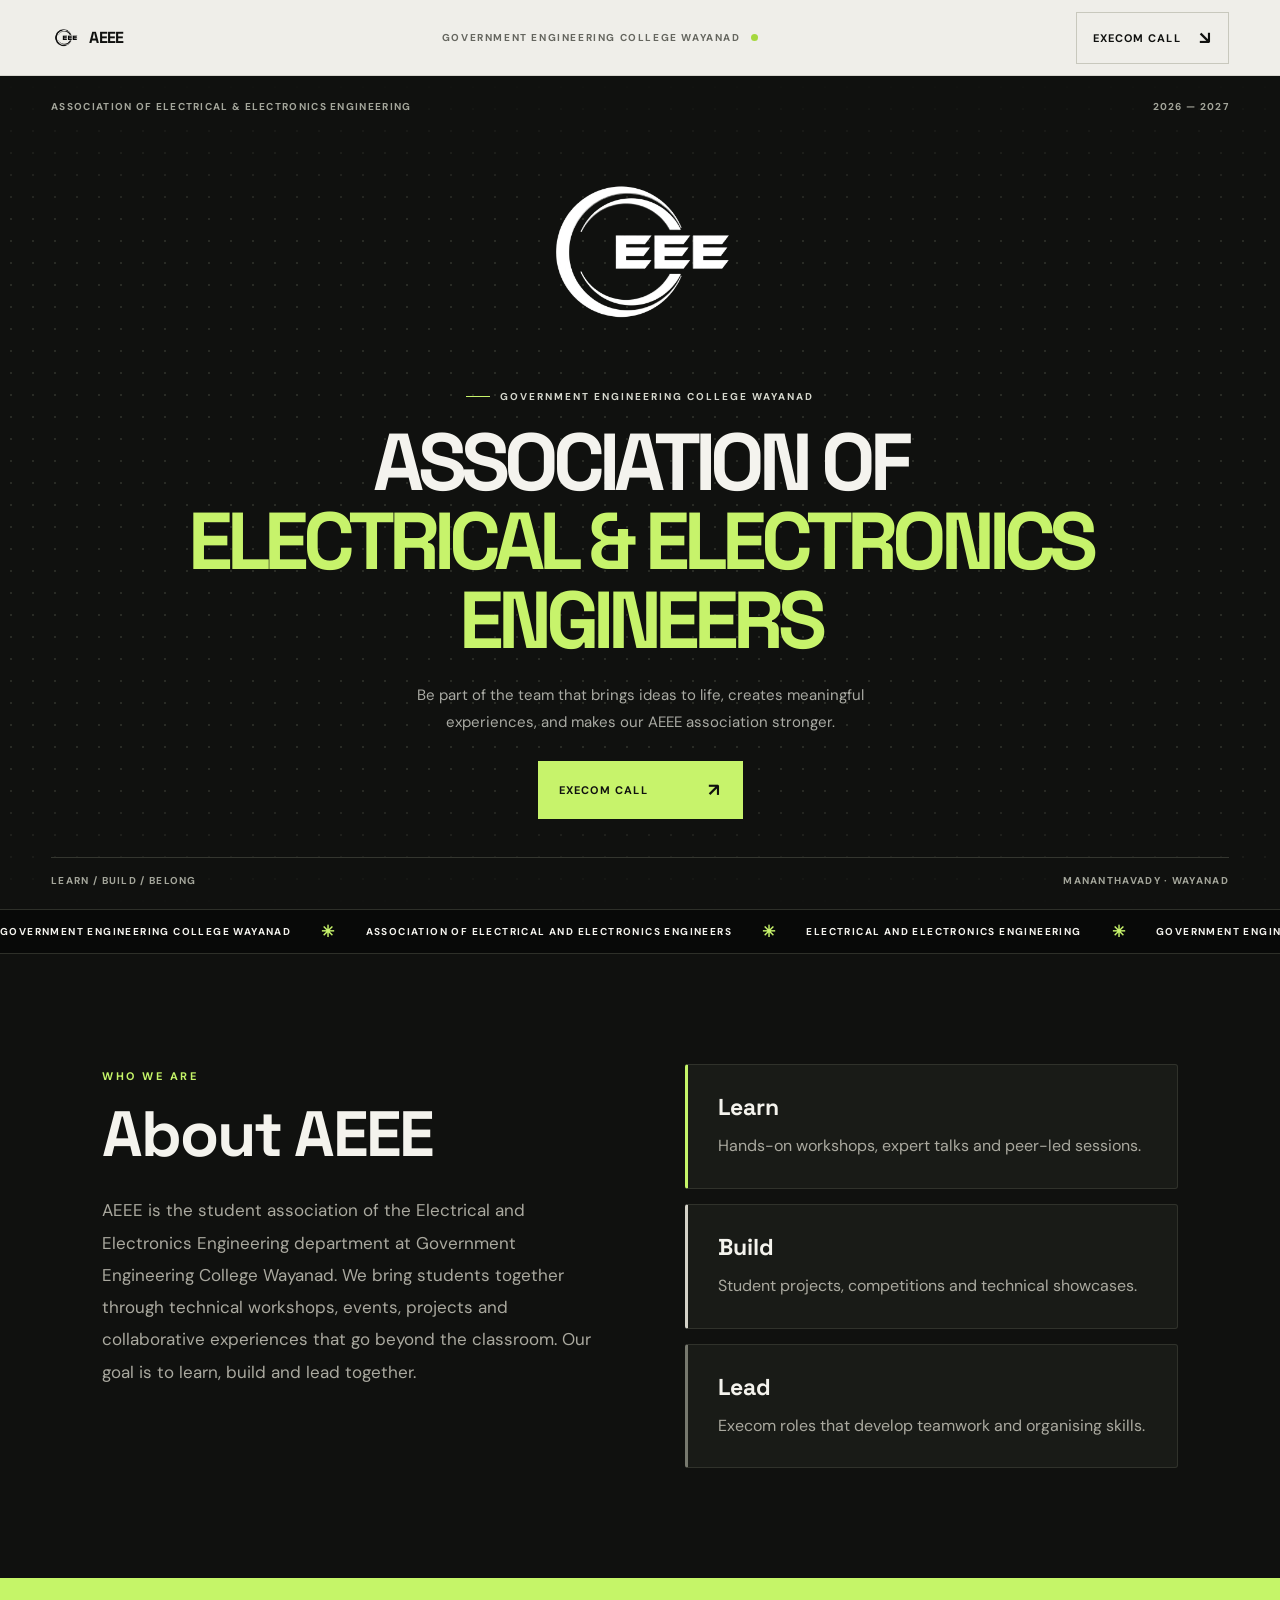
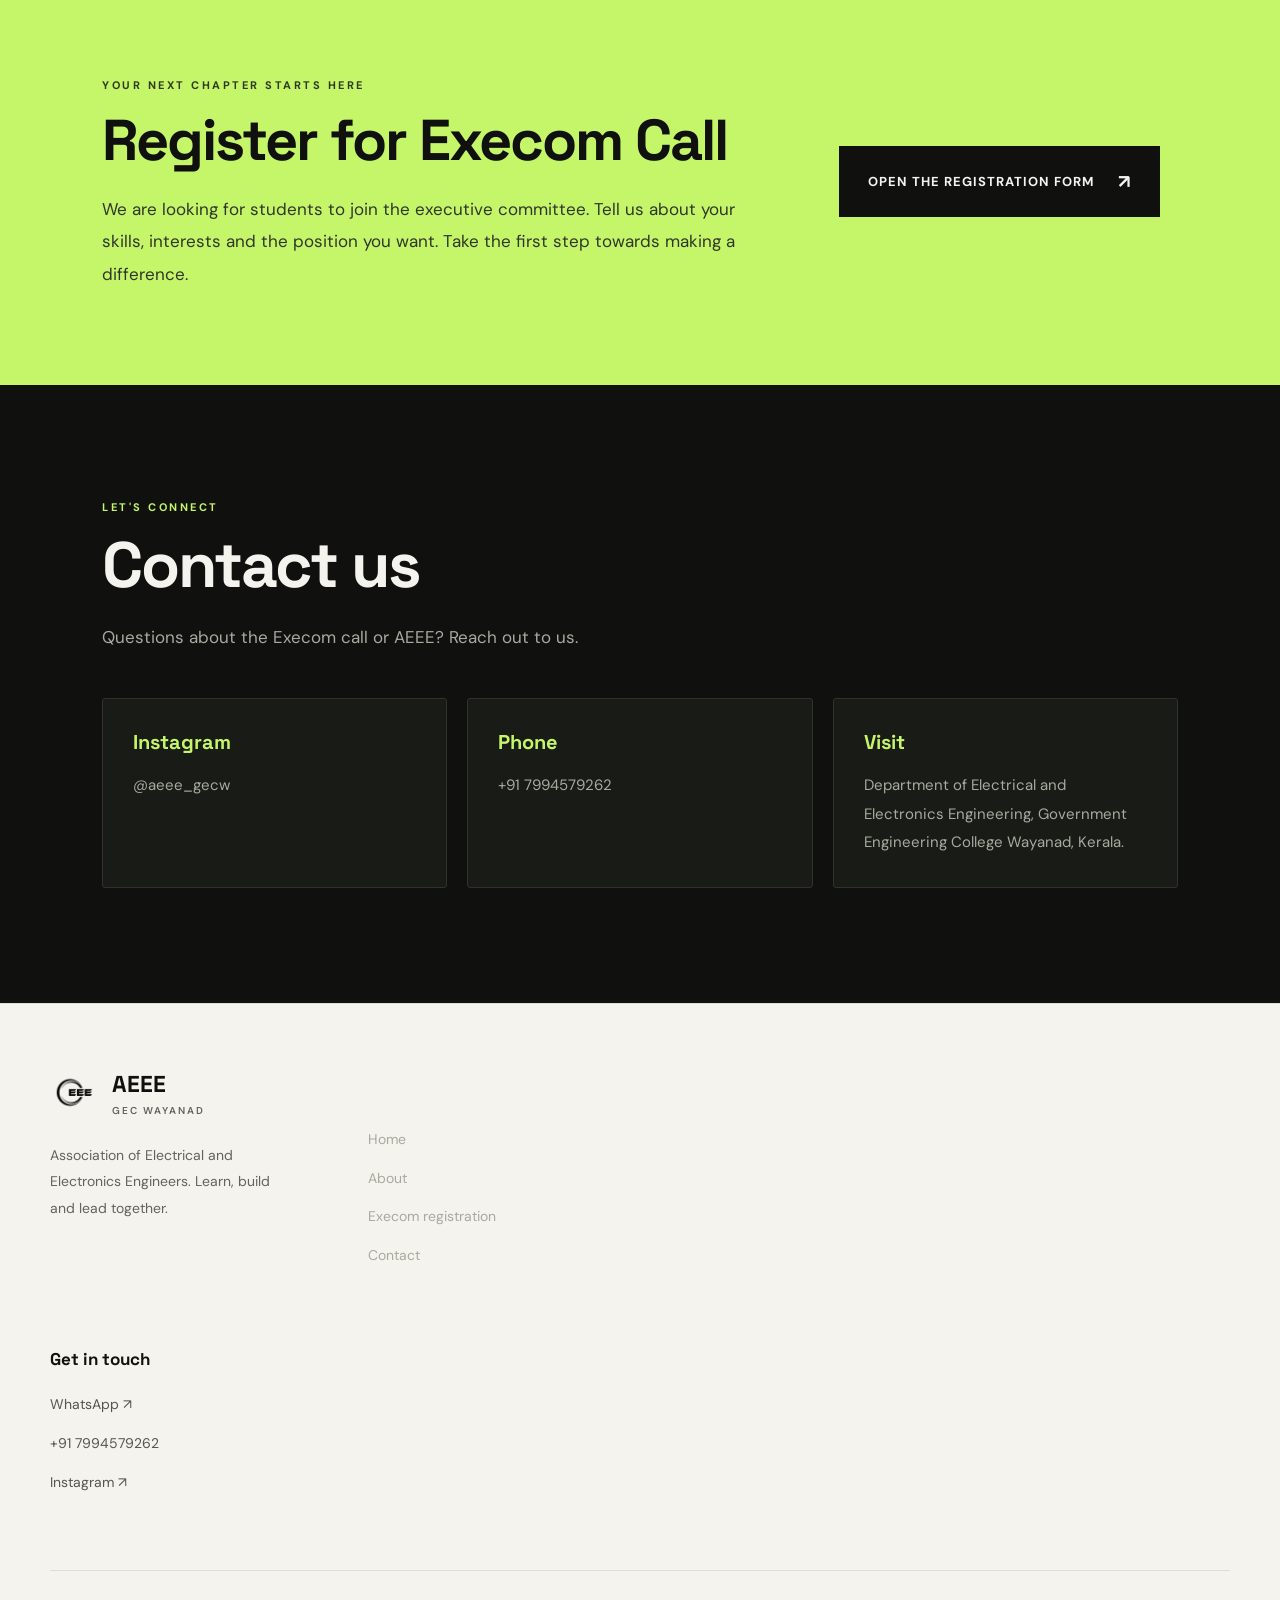
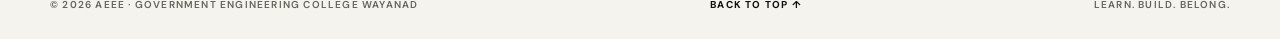
==== index.html @ 4585eb44 "Update index.html" ====
<!doctype html>
<html lang="en">
<head>
  <meta charset="utf-8">
  <meta name="viewport" content="width=device-width, initial-scale=1">
  <meta name="theme-color" content="#0b1533">
  <meta name="description" content="AEEE — Association of Electrical and Electronics Engineers, Government Engineering College Wayanad. Execom applications are open.">

  <title>AEEE — Execom Call | GEC Wayanad</title>

  <link rel="preconnect" href="https://fonts.googleapis.com">
  <link rel="preconnect" href="https://fonts.gstatic.com" crossorigin>

  <link href="https://fonts.googleapis.com/css2?family=DM+Sans:wght@400;500;600;700&family=Space+Grotesk:wght@400;500;600;700&display=swap" rel="stylesheet">

  <link rel="stylesheet" href="style.css">
</head>

<body>

  <!-- HEADER -->
  <header class="site-header">
    <a class="mini-brand" href="#home" aria-label="AEEE home">
      <img src="aeee-logo.png" alt="AEEE logo">
      <span>AEEE</span>
    </a>

    <span class="location">
      GOVERNMENT ENGINEERING COLLEGE WAYANAD
      <i></i>
    </span>

    <a class="header-cta" href="apply.html">
      EXECOM CALL <span>↘</span>
    </a>
  </header>


  <main>

    <!-- HOME / HERO -->
    <section class="hero" id="home" aria-labelledby="hero-title">

      <div class="dot-field" aria-hidden="true"></div>

      <div class="hero-meta reveal">
        <span>ASSOCIATION OF ELECTRICAL &amp; ELECTRONICS ENGINEERING</span>
        <span>2026 — 2027</span>
      </div>

      <div class="hero-content">

        <div class="logo-wrap reveal">
          <img
            class="hero-logo"
            src="aeee-logo-white.png"
            alt="AEEE association emblem">
        </div>

        <p class="eyebrow reveal">
          <span class="eyebrow-line"></span>
          GOVERNMENT ENGINEERING COLLEGE WAYANAD
        </p>

        <h1 class="reveal" id="hero-title">
          ASSOCIATION OF<br>
          <span>ELECTRICAL &amp; ELECTRONICS ENGINEERS</span>
        </h1>

        <p class="hero-description reveal">
          Be part of the team that brings ideas to life, creates meaningful
          experiences, and makes our AEEE association stronger.
        </p>

        <a class="primary-button reveal" href="apply.html">
          EXECOM CALL <span>↗</span>
        </a>

      </div>

      <div class="hero-bottom reveal">
        <span>LEARN / BUILD / BELONG</span>
        <span>MANANTHAVADY · WAYANAD</span>
      </div>

    </section>


    <!-- ASSOCIATION TICKER -->
    <div class="ticker" aria-label="Association motto">
      <div class="ticker-track">
        <span>GOVERNMENT ENGINEERING COLLEGE WAYANAD</span>
        <b>✳</b>
        <span>ASSOCIATION OF ELECTRICAL AND ELECTRONICS ENGINEERS</span>
        <b>✳</b>
        <span>ELECTRICAL AND ELECTRONICS ENGINEERING</span>
        <b>✳</b>
        <span>GOVERNMENT ENGINEERING COLLEGE WAYANAD</span>
        <b>✳</b>
        <span>BUILT BY STUDENTS, FOR STUDENTS</span>
        <b>✳</b>
      </div>
    </div>


    <!-- ABOUT AEEE -->
    <section class="about-section" id="about">

      <div class="section-container about-grid">

        <div class="about-copy">
          <span class="section-label">WHO WE ARE</span>

          <h2>About AEEE</h2>

          <p>
            AEEE is the student association of the Electrical and Electronics
            Engineering department at Government Engineering College Wayanad.
            We bring students together through technical workshops, events,
            projects and collaborative experiences that go beyond the classroom.
            Our goal is to learn, build and lead together.
          </p>
        </div>

        <div class="about-cards">

          <article class="about-card learn-card">
            <h3>Learn</h3>
            <p>
              Hands-on workshops, expert talks and peer-led sessions.
            </p>
          </article>

          <article class="about-card build-card">
            <h3>Build</h3>
            <p>
              Student projects, competitions and technical showcases.
            </p>
          </article>

          <article class="about-card lead-card">
            <h3>Lead</h3>
            <p>
              Execom roles that develop teamwork and organising skills.
            </p>
          </article>

        </div>

      </div>

    </section>


    <!-- EXECOM REGISTRATION -->
    <section class="registration-section" id="registration">

      <div class="section-container registration-grid">

        <div>
          <span class="section-label">YOUR NEXT CHAPTER STARTS HERE</span>

          <h2>Register for Execom Call</h2>

          <p>
            We are looking for students to join the executive committee.
            Tell us about your skills, interests and the position you want.
            Take the first step towards making a difference.
          </p>
        </div>

        <a class="registration-button" href="apply.html">
          Open the registration form
          <span>↗</span>
        </a>

      </div>

    </section>



<!-- CONTACT US -->
<section class="contact-section" id="contact">

  <div class="section-container">

    <span class="section-label">LET'S CONNECT</span>

    <h2>Contact us</h2>

    <p class="contact-intro">
      Questions about the Execom call or AEEE? Reach out to us.
    </p>

    <div class="contact-grid">

      <!-- INSTAGRAM -->
      <article class="contact-card">
        <h3>Instagram</h3>
        <a
          href="https://www.instagram.com/aeee_gecw/"
          target="_blank"
          rel="noopener noreferrer">
          @aeee_gecw
        </a>
      </article>

      <!-- PHONE -->
      <article class="contact-card">
        <h3>Phone</h3>
        <a href="tel:+917994579262">
          +91 7994579262
        </a>
      </article>

      <!-- VISIT -->
      <article class="contact-card">
        <h3>Visit</h3>
        <p>
          Department of Electrical and Electronics Engineering,
          Government Engineering College Wayanad, Kerala.
        </p>
      </article>

    </div>

  </div>

</section>
</main>


  <!-- FOOTER -->
  <footer class="site-footer" id="footer">

    <div class="section-container footer-grid">

      <!-- Footer branding -->
      <div class="footer-about">

        <a class="footer-brand" href="#home">
          <img src="aeee-logo.png" alt="AEEE logo">

          <span>
            AEEE
            <small>GEC WAYANAD</small>
          </span>
        </a>

        <p>
          Association of Electrical and Electronics Engineers.
          Learn, build and lead together.
        </p>

      </div>


      <!-- Quick navigation -->
      <div class="footer-links">

        <h3>Quick links</h3>

        <a href="#home">Home</a>
        <a href="#about">About</a>
        <a href="#registration">Execom registration</a>
        <a href="#contact">Contact</a>

      </div>


      <!-- Contact and social links -->
      <div class="footer-contact">

        <h3>Get in touch</h3>

        <a href="https://wa.me/917994579262"
        target="_blank"
        rel="noopener noreferrer">
        WhatsApp ↗
        </a>

        <a href="tel:+917994579262">
          +91 7994579262
        </a>

        <a
          href="https://www.instagram.com/aeee_gecw?utm_source=ig_web_button_share_sheet&rpxt=ZDNlZDc0MzIxNw=="
          target="_blank"
          rel="noopener noreferrer">
          Instagram ↗
        </a>

      </div>

    </div>


    <!-- Footer bottom bar -->
    <div class="section-container footer-bottom">

      <span>
        © <span id="year"></span> AEEE · GOVERNMENT ENGINEERING COLLEGE WAYANAD
      </span>

      <a href="#home">BACK TO TOP ↑</a>

      <span>LEARN. BUILD. BELONG.</span>

    </div>

  </footer>


  <!-- SCRIPTS -->
  <script src="script.js"></script>

  <script>
    const yearElement = document.getElementById("year");

    if (yearElement) {
      yearElement.textContent = new Date().getFullYear();
    }
  </script>

</body>
</html>
---- style.css ----
:root{--ink:#101010;--muted:#656565;--line:#deded9;--paper:#fff;--lime:#c7f36b;--max:1180px}*{box-sizing:border-box}html{scroll-behavior:smooth;scroll-padding-top:84px}body{margin:0;background:var(--paper);color:var(--ink);font-family:'DM Sans',Arial,sans-serif;-webkit-font-smoothing:antialiased}a{color:inherit;text-decoration:none}button,input,select,textarea{font:inherit}.site-header{height:76px;position:sticky;top:0;z-index:10;background:rgba(255,255,255,.93);backdrop-filter:blur(14px);border-bottom:1px solid rgba(16,16,16,.08);display:flex;align-items:center;justify-content:space-between;padding:0 clamp(20px,4vw,64px)}.mini-brand{display:flex;align-items:center;gap:8px;font-family:'Space Grotesk',sans-serif;font-weight:700;letter-spacing:-.04em;font-size:16px}.mini-brand img{width:30px;height:30px;object-fit:contain}.location{font-size:10px;letter-spacing:.16em;color:#666;font-weight:700;display:flex;align-items:center;gap:10px}.location i,.status-dot{width:7px;height:7px;background:#93c93d;border-radius:50%;display:inline-block}.header-cta{font-size:11px;font-weight:700;letter-spacing:.1em;display:flex;align-items:center;gap:18px}.header-cta span{font-size:18px}.hero{min-height:calc(100svh - 76px);position:relative;display:flex;flex-direction:column;overflow:hidden;padding:24px clamp(20px,4vw,64px) 22px}.dot-field{position:absolute;inset:0;pointer-events:none;opacity:.48;background-image:radial-gradient(#c9c9c5 .9px,transparent .9px);background-size:22px 22px;mask-image:linear-gradient(to bottom,transparent 0%,#000 18%,#000 85%,transparent 100%)}.hero-meta,.hero-bottom{display:flex;justify-content:space-between;align-items:center;position:relative;z-index:1;font-size:10px;font-weight:700;letter-spacing:.13em;color:#686868}.hero-content{position:relative;z-index:1;flex:1;display:flex;flex-direction:column;align-items:center;justify-content:center;text-align:center;padding:24px 0 38px}.logo-wrap{width:clamp(150px,19vw,235px);height:clamp(150px,19vw,235px);display:grid;place-items:center;margin-bottom:18px}.hero-logo{width:100%;height:100%;object-fit:contain}.eyebrow{font-size:10px;letter-spacing:.2em;font-weight:700;display:flex;align-items:center;gap:10px;color:#5b5b5b;margin:0 0 20px}.eyebrow-line{width:24px;height:1px;background:#999}.hero h1,.form-heading h2{font-family:'Space Grotesk',sans-serif;font-size:clamp(38px,6.3vw,82px);line-height:.98;letter-spacing:-.075em;margin:0;font-weight:700}.hero h1 span{color:#858585}.hero-description{max-width:460px;font-size:15px;line-height:1.8;color:#626262;margin:22px 0 25px}.primary-button{display:inline-flex;align-items:center;justify-content:space-between;gap:35px;background:var(--ink);color:#fff;padding:17px 21px;min-width:205px;font-size:11px;letter-spacing:.11em;font-weight:700;transition:background .2s,transform .2s}.primary-button:hover,.submit-button:hover{background:#2d2d2d;transform:translateY(-2px)}.primary-button span{font-size:18px}.scroll-hint{display:flex;align-items:center;gap:10px;font-size:9px;letter-spacing:.17em;color:#777;font-weight:700;margin:27px 0 0}.scroll-line{display:inline-block;width:28px;height:1px;background:#aaa}.hero-bottom{padding-top:16px;border-top:1px solid rgba(0,0,0,.12)}.ticker{height:45px;background:#111;color:#fff;display:flex;align-items:center;overflow:hidden;white-space:nowrap}.ticker-track{display:flex;align-items:center;gap:30px;min-width:max-content;animation:marquee 32s linear infinite;font-size:10px;letter-spacing:.14em;font-weight:700}.ticker b{color:var(--lime);font-size:16px}@keyframes marquee{to{transform:translateX(-50%)}}.application-section{max-width:var(--max);margin:0 auto;padding:clamp(72px,10vw,132px) clamp(20px,4vw,56px);display:grid;grid-template-columns:minmax(0,.85fr) minmax(0,1fr);gap:clamp(45px,9vw,120px);align-items:start}.form-heading{position:sticky;top:120px}.section-kicker{font-size:10px;letter-spacing:.14em;font-weight:700;color:#656565;margin:0 0 28px}.section-kicker span{color:#111}.form-heading h2{font-size:clamp(45px,6vw,72px)}.form-heading h2 span{color:#8b8b8b}.form-heading>p:not(.section-kicker){max-width:380px;color:#686868;line-height:1.8;font-size:14px;margin:25px 0}.open-note{display:flex;align-items:center;gap:9px;font-size:10px;font-weight:700;letter-spacing:.08em;margin-top:32px}.note-divider{color:#b6b6b6;margin:0 4px}.application-form{border:1px solid #e5e5e1;padding:clamp(22px,3.3vw,40px);background:#fff;box-shadow:0 15px 50px rgba(0,0,0,.035)}.form-topline{display:flex;justify-content:space-between;gap:12px;border-bottom:1px solid #e7e7e2;padding-bottom:18px;margin-bottom:25px;font-size:9px;letter-spacing:.12em;font-weight:700;color:#666}.form-topline span:first-child{color:#111}label{display:block;font-size:10px;letter-spacing:.12em;font-weight:700;margin:21px 0 9px}label b{color:#777}input:not([type=checkbox]),select,textarea{display:block;width:100%;border:1px solid #d9d9d4;background:#fff;border-radius:0;padding:14px 14px;color:#111;font-size:14px;outline:none;transition:border-color .2s,box-shadow .2s}input:not([type=checkbox]),select{height:48px}textarea{min-height:115px;resize:vertical;line-height:1.6}input::placeholder,textarea::placeholder{color:#a0a09b}input:focus,select:focus,textarea:focus{border-color:#111;box-shadow:0 0 0 2px rgba(0,0,0,.04)}.field-row{display:grid;grid-template-columns:1fr 1fr;gap:18px}.field-group label{margin-top:21px}.consent{display:flex;align-items:flex-start;gap:10px;letter-spacing:0;font-size:11px;font-weight:400;line-height:1.6;color:#666;margin:23px 0}.consent input{accent-color:#111;margin-top:3px;flex:0 0 auto}.submit-button{width:100%;border:0;background:#111;color:#fff;display:flex;justify-content:space-between;align-items:center;padding:17px 18px;cursor:pointer;font-size:11px;font-weight:700;letter-spacing:.12em;transition:background .2s,transform .2s}.submit-button:disabled{opacity:.65;cursor:wait;transform:none}.button-arrow{font-size:18px}.form-status{font-size:13px;line-height:1.6;margin:14px 0 0}.privacy-note{font-size:10px;line-height:1.6;color:#8a8a84;margin:17px 0 0}.site-footer{background:#f8f8f5;padding:42px clamp(20px,4vw,64px) 18px;display:grid;grid-template-columns:1fr 1fr auto;align-items:center;gap:24px}.footer-brand{display:flex;align-items:center;gap:10px;font-family:'Space Grotesk',sans-serif;font-size:18px;font-weight:700}.footer-brand img{width:34px;height:34px;object-fit:contain}.footer-brand small{display:block;font:700 8px 'DM Sans',sans-serif;letter-spacing:.13em;color:#777;margin-top:3px}.site-footer>p{font-size:10px;font-weight:700;letter-spacing:.12em;line-height:1.7;margin:0;color:#555}.back-top{font-size:10px;letter-spacing:.1em;font-weight:700}.footer-bottom{grid-column:1/-1;display:flex;justify-content:space-between;border-top:1px solid #e0e0da;padding-top:17px;margin-top:15px;color:#777;font-size:9px;letter-spacing:.1em}.reveal{opacity:1;transform:none}.js-motion .reveal{opacity:0;transform:translateY(18px);transition:opacity .7s ease,transform .7s cubic-bezier(.2,.7,.2,1)}.js-motion .reveal.is-visible{opacity:1;transform:translateY(0)}.js-motion .logo-wrap{transition-delay:.08s}.js-motion h1{transition-delay:.12s}.js-motion .hero-description{transition-delay:.18s}.js-motion .primary-button{transition-delay:.22s}@media(max-width:760px){.site-header{height:64px;padding:0 18px}.location{font-size:8px;letter-spacing:.08em;max-width:150px;text-align:right;justify-content:flex-end}.header-cta{font-size:9px;gap:8px}.hero{min-height:calc(100svh - 64px);padding:20px 20px 18px}.hero-meta,.hero-bottom{font-size:8px;letter-spacing:.08em;gap:15px}.hero-meta span:first-child{max-width:60%}.hero-content{padding:28px 0 38px}.logo-wrap{width:145px;height:145px;margin-bottom:16px}.hero h1{font-size:clamp(39px,10vw,62px)}.hero-description{font-size:14px;max-width:340px;margin:19px 0 22px}.application-section{grid-template-columns:1fr;gap:38px;padding-top:72px;padding-bottom:76px}.form-heading{position:static}.form-heading h2{font-size:clamp(48px,12vw,68px)}.form-heading>p:not(.section-kicker){max-width:520px}.application-form{padding:23px 18px}.site-footer{grid-template-columns:1fr auto;gap:20px;padding-top:32px}.site-footer>p{grid-column:1/-1;grid-row:2}.back-top{grid-column:2;grid-row:1}.footer-bottom{gap:12px;font-size:8px;line-height:1.5}.footer-bottom span:last-child{text-align:right}.field-row{gap:12px}}@media(max-width:420px){.location{max-width:115px;font-size:7px}.mini-brand span{display:none}.hero-meta span:first-child{max-width:65%}.hero h1{font-size:38px}.field-row{grid-template-columns:1fr;gap:0}.form-topline{font-size:8px}.hero-bottom{font-size:7px}}@media(prefers-reduced-motion:reduce){html{scroll-behavior:auto}.ticker-track{animation:none}.js-motion .reveal{opacity:1;transform:none;transition:none}*{animation-duration:.01ms!important;animation-iteration-count:1!important;scroll-behavior:auto!important}}

/* AEEE dark graphite + electric lime theme */
:root{--ink:#f4f3ee;--muted:#a5a69d;--line:#30322c;--paper:#10110f;--lime:#c7f36b;--max:1180px}
body{background:#10110f;color:#f4f3ee}
.site-header{background:rgba(244,243,238,.98);color:#10110f;border-bottom:1px solid #d8d7d0}
.location{color:#65665f}.location i,.status-dot{background:#a5d83e}
.header-cta{border:1px solid #c8c8bd;padding:13px 16px;min-width:150px;justify-content:space-between}
.hero{background:#10110f;color:#f4f3ee}
.dot-field{opacity:.6;background-image:radial-gradient(#3b3d35 .9px,transparent .9px)}
.hero-meta,.hero-bottom{color:#a4a69b}
.hero h1 span{color:var(--lime)}
.hero-description{color:#a9aaa3}
.eyebrow{color:#d5d7cd}.eyebrow-line{background:var(--lime)}
.primary-button{background:var(--lime);color:#10110f}.primary-button:hover,.submit-button:hover{background:#d6ff83;color:#10110f}
.scroll-hint{color:#b5b6ad}.scroll-line{background:#64665c}
.hero-bottom{border-top-color:#34362f}
.ticker{background:#080908;color:#f4f3ee;border-top:1px solid #2e3029;border-bottom:1px solid #2e3029}
.application-section{max-width:none;background:#10110f;color:#f4f3ee;padding-left:max(20px,calc((100vw - 1180px)/2 + 24px));padding-right:max(20px,calc((100vw - 1180px)/2 + 24px))}
.section-kicker,.form-heading>p:not(.section-kicker){color:#a7a89f}.section-kicker span{color:var(--lime)}
.form-heading h2 span{color:var(--lime)}
.application-form{background:#171916;border-color:#30332c;box-shadow:0 20px 60px rgba(0,0,0,.18)}
.form-topline{border-bottom-color:#33362e;color:#a9aaa1}.form-topline span:first-child{color:#f4f3ee}
label{color:#e7e8e0}label b{color:var(--lime)}
input:not([type=checkbox]),select,textarea{background:#10120f;border-color:#3b3e35;color:#f4f3ee}
input::placeholder,textarea::placeholder{color:#777a70}
input:focus,select:focus,textarea:focus{border-color:var(--lime);box-shadow:0 0 0 2px rgba(199,243,107,.12)}
.consent{color:#b7b8b0}.consent input{accent-color:var(--lime)}
.submit-button{background:var(--lime);color:#10110f}.submit-button:disabled{background:#9dbb58;color:#10110f}

/* =========================================
   AEEE DARK + LIME THEME
   Matches the black and lime homepage design
========================================= */

:root {
  --aeee-bg: #10110f;
  --aeee-bg-soft: #171915;
  --aeee-card: #191b17;
  --aeee-lime: #c5f568;
  --aeee-white: #f4f3ed;
  --aeee-muted: #aaa99f;
  --aeee-border: #30322b;
}

/* Shared sections */

.section-container {
  width: min(1380px, 84%);
  margin: 0 auto;
}

.about-section,
.contact-section {
  background: var(--aeee-bg);
  color: var(--aeee-white);
  padding: 110px 0;
}

.section-label {
  display: inline-block;
  margin-bottom: 18px;
  color: var(--aeee-lime);
  font-family: "DM Sans", sans-serif;
  font-size: 11px;
  font-weight: 700;
  letter-spacing: 2.5px;
  text-transform: uppercase;
}

/* About section */

.about-grid {
  display: grid;
  grid-template-columns: 1fr 1fr;
  gap: 90px;
  align-items: start;
}

.about-copy h2,
.contact-section h2 {
  margin: 0 0 26px;
  color: var(--aeee-white);
  font-family: "Space Grotesk", sans-serif;
  font-size: clamp(40px, 5vw, 68px);
  font-weight: 700;
  line-height: 1.05;
  letter-spacing: -2px;
}

.about-copy > p,
.contact-intro {
  max-width: 650px;
  margin: 0;
  color: var(--aeee-muted);
  font-size: 17px;
  line-height: 1.9;
}

.about-cards {
  display: grid;
  gap: 15px;
}

.about-card {
  position: relative;
  padding: 27px 30px;
  overflow: hidden;
  background: var(--aeee-card);
  border: 1px solid var(--aeee-border);
  border-left: 3px solid var(--aeee-lime);
  border-radius: 3px;
  transition:
    background 0.25s ease,
    transform 0.25s ease,
    border-color 0.25s ease;
}

.about-card:hover {
  background: #20231b;
  transform: translateX(5px);
  border-color: var(--aeee-lime);
}

.about-card h3 {
  margin: 0 0 10px;
  color: var(--aeee-white);
  font-family: "Space Grotesk", sans-serif;
  font-size: 23px;
  font-weight: 700;
}

.about-card p {
  margin: 0;
  color: var(--aeee-muted);
  font-size: 16px;
  line-height: 1.8;
}

.build-card {
  border-left-color: #d4d2c8;
}

.lead-card {
  border-left-color: #77796e;
}

/* Execom registration banner */

.registration-section {
  position: relative;
  overflow: hidden;
  padding: 95px 0;
  background: var(--aeee-lime);
  color: var(--aeee-bg);
}

.registration-grid {
  display: grid;
  grid-template-columns: 1.5fr 0.8fr;
  gap: 50px;
  align-items: center;
}

.registration-section .section-label {
  color: #303a1d;
}

.registration-grid h2 {
  max-width: 800px;
  margin: 0 0 22px;
  color: var(--aeee-bg);
  font-family: "Space Grotesk", sans-serif;
  font-size: clamp(36px, 4.5vw, 64px);
  font-weight: 700;
  line-height: 1.05;
  letter-spacing: -2px;
}

.registration-grid p {
  max-width: 740px;
  margin: 0;
  color: #30372a;
  font-size: 17px;
  line-height: 1.9;
}

.registration-button {
  display: inline-flex;
  justify-self: center;
  align-items: center;
  justify-content: center;
  gap: 24px;
  padding: 22px 28px;
  border: 1px solid var(--aeee-bg);
  border-radius: 0;
  background: var(--aeee-bg);
  color: var(--aeee-white);
  font-family: "DM Sans", sans-serif;
  font-size: 13px;
  font-weight: 700;
  letter-spacing: 1px;
  text-align: center;
  text-decoration: none;
  text-transform: uppercase;
  transition:
    background 0.25s ease,
    color 0.25s ease;
}

.registration-button span {
  font-size: 19px;
}

.registration-button:hover {
  background: transparent;
  color: var(--aeee-bg);
}

/* Contact section */

.contact-section {
  padding-top: 110px;
  padding-bottom: 115px;
}

.contact-section h2 {
  margin-bottom: 22px;
}

.contact-intro {
  max-width: 750px;
  margin-bottom: 45px;
}

.contact-grid {
  display: grid;
  grid-template-columns: repeat(3, minmax(0, 1fr));
  gap: 20px;
}

.contact-card {
  min-height: 185px;
  padding: 30px;
  background: var(--aeee-card);
  border: 1px solid var(--aeee-border);
  border-radius: 3px;
  transition: border-color 0.25s ease;
}

.contact-card:hover {
  border-color: var(--aeee-lime);
}

.contact-card h3 {
  margin: 0 0 16px;
  color: var(--aeee-lime);
  font-family: "Space Grotesk", sans-serif;
  font-size: 20px;
}

.contact-card p,
.contact-card a {
  color: var(--aeee-muted);
  font-size: 15px;
  line-height: 1.9;
  overflow-wrap: anywhere;
}

.contact-card p {
  margin: 0;
}

.contact-card a {
  text-decoration-color: #66685e;
  text-underline-offset: 5px;
}

.contact-card a:hover {
  color: var(--aeee-lime);
}

/* Footer */

.site-footer {
  padding: 70px 0 25px;
  background: #090a08;
  color: var(--aeee-white);
  border-top: 1px solid var(--aeee-border);
}

.footer-grid {
  display: grid;
  grid-template-columns: 1.4fr 0.9fr 1fr;
  gap: 60px;
  padding-bottom: 55px;
}

.footer-brand {
  display: inline-flex;
  align-items: center;
  gap: 14px;
  color: var(--aeee-white);
  font-family: "Space Grotesk", sans-serif;
  font-size: 23px;
  font-weight: 700;
  text-decoration: none;
}

.footer-brand img {
  width: 48px;
  height: 48px;
  object-fit: contain;
}

.footer-brand small {
  display: block;
  margin-top: 5px;
  color: var(--aeee-lime);
  font-family: "DM Sans", sans-serif;
  font-size: 10px;
  font-weight: 600;
  letter-spacing: 2px;
}

.footer-about p {
  max-width: 360px;
  margin-top: 22px;
  color: var(--aeee-muted);
  font-size: 14px;
  line-height: 1.9;
}

.footer-grid h3 {
  margin: 0 0 23px;
  color: var(--aeee-white);
  font-family: "Space Grotesk", sans-serif;
  font-size: 16px;
}

.footer-links,
.footer-contact {
  display: flex;
  flex-direction: column;
  align-items: flex-start;
  gap: 15px;
}

.footer-links a,
.footer-contact a {
  color: var(--aeee-muted);
  font-size: 14px;
  line-height: 1.7;
  text-decoration: none;
  overflow-wrap: anywhere;
  transition: color 0.2s ease;
}

.footer-links a:hover,
.footer-contact a:hover {
  color: var(--aeee-lime);
}

.footer-bottom {
  display: flex;
  align-items: center;
  justify-content: space-between;
  flex-wrap: wrap;
  gap: 18px;
  padding-top: 24px;
  border-top: 1px solid var(--aeee-border);
  color: #898a80;
  font-size: 10px;
  font-weight: 600;
  letter-spacing: 1.2px;
}

.footer-bottom a {
  color: var(--aeee-white);
  text-decoration: none;
  transition: color 0.2s ease;
}

.footer-bottom a:hover {
  color: var(--aeee-lime);
}

/* Smooth scrolling */

html {
  scroll-behavior: smooth;
  scroll-padding-top: 30px;
}

/* Responsive layout */

@media (max-width: 900px) {
  .section-container {
    width: 88%;
  }

  .about-grid {
    gap: 45px;
  }

  .registration-grid {
    grid-template-columns: 1fr;
    gap: 35px;
  }

  .registration-button {
    justify-self: start;
  }

  .contact-grid {
    grid-template-columns: 1fr;
    gap: 15px;
  }

  .contact-card {
    min-height: auto;
  }

  .footer-grid {
    grid-template-columns: 1fr 1fr;
    gap: 40px;
  }

  .footer-about {
    grid-column: 1 / -1;
  }
}

@media (max-width: 600px) {
  .about-section,
  .contact-section {
    padding: 75px 0;
  }

  .about-grid {
    grid-template-columns: 1fr;
    gap: 35px;
  }

  .about-copy h2,
  .contact-section h2 {
    font-size: 42px;
  }

  .about-copy > p,
  .contact-intro {
    font-size: 15px;
  }

  .about-card {
    padding: 24px 22px;
  }

  .registration-section {
    padding: 70px 0;
  }

  .registration-grid h2 {
    font-size: 39px;
  }

  .registration-grid p {
    font-size: 15px;
  }

  .registration-button {
    width: 100%;
    padding: 19px 15px;
    font-size: 11px;
  }

  .footer-grid {
    grid-template-columns: 1fr;
    gap: 38px;
  }

  .footer-about {
    grid-column: auto;
  }

  .footer-bottom {
    align-items: flex-start;
    flex-direction: column;
    gap: 15px;
    line-height: 1.8;
  }
}

@media (prefers-reduced-motion: reduce) {
  html {
    scroll-behavior: auto;
  }

  .about-card,
  .contact-card,
  .registration-button {
    transition: none;
  }
}


/* =====================================
   AEEE FOOTER — LIGHT THEME + SPACING
===================================== */

.site-footer {
  width: 100%;
  box-sizing: border-box;
  padding: 65px 0 25px;
  background: #f4f3ed;
  color: #10110f;
  border-top: 1px solid #deded5;
}

/* Center content and keep it away from screen edges */
.site-footer .section-container {
  width: min(1200px, calc(100% - 100px));
  max-width: 1200px;
  margin-left: auto;
  margin-right: auto;
  box-sizing: border-box;
}

/* Main footer layout */
.site-footer .footer-grid {
  display: grid;
  grid-template-columns: 1.2fr 1fr;
  align-items: start;
  gap: 80px;
  padding-bottom: 50px;
}

/* Brand */
.site-footer .footer-brand {
  display: inline-flex;
  align-items: center;
  gap: 14px;
  color: #10110f;
  text-decoration: none;
}

.site-footer .footer-brand img {
  width: 48px;
  height: 48px;
  object-fit: contain;
}

/* Brand subtitle */
.site-footer .footer-brand small {
  display: block;
  margin-top: 5px;
  color: #62645b;
  font-size: 10px;
  letter-spacing: 2px;
}

/* Description */
.site-footer .footer-about p {
  max-width: 350px;
  margin-top: 20px;
  color: #62645b;
  font-size: 14px;
  line-height: 1.9;
}

/* Contact column */
.site-footer .footer-contact {
  display: flex;
  flex-direction: column;
  align-items: flex-start;
  gap: 14px;
}

.site-footer .footer-contact h3 {
  margin: 0 0 8px;
  color: #10110f;
  font-size: 17px;
}

.site-footer .footer-contact a {
  color: #55574f;
  font-size: 14px;
  line-height: 1.8;
  overflow-wrap: anywhere;
  text-decoration: none;
  transition: color 0.2s ease;
}

.site-footer .footer-contact a:hover {
  color: #6c8f1e;
}

/* Bottom bar */
.site-footer .footer-bottom {
  display: flex;
  justify-content: space-between;
  align-items: center;
  flex-wrap: wrap;
  gap: 20px;
  padding-top: 25px;
  border-top: 1px solid #deded5;
  color: #62645b;
  font-size: 10px;
  line-height: 1.8;
  letter-spacing: 1.2px;
}

.site-footer .footer-bottom a {
  color: #10110f;
  font-weight: 700;
  text-decoration: none;
  transition: color 0.2s ease;
}

.site-footer .footer-bottom a:hover {
  color: #789f25;
}

/* Tablet */
@media (max-width: 800px) {
  .site-footer .section-container {
    width: calc(100% - 60px);
  }

  .site-footer .footer-grid {
    gap: 45px;
  }
}

/* Mobile */
@media (max-width: 600px) {
  .site-footer {
    padding-top: 45px;
  }

  .site-footer .section-container {
    width: calc(100% - 40px);
  }

  .site-footer .footer-grid {
    grid-template-columns: 1fr;
    gap: 35px;
    padding-bottom: 35px;
  }

  .site-footer .footer-bottom {
    flex-direction: column;
    align-items: flex-start;
    gap: 12px;
  }
}
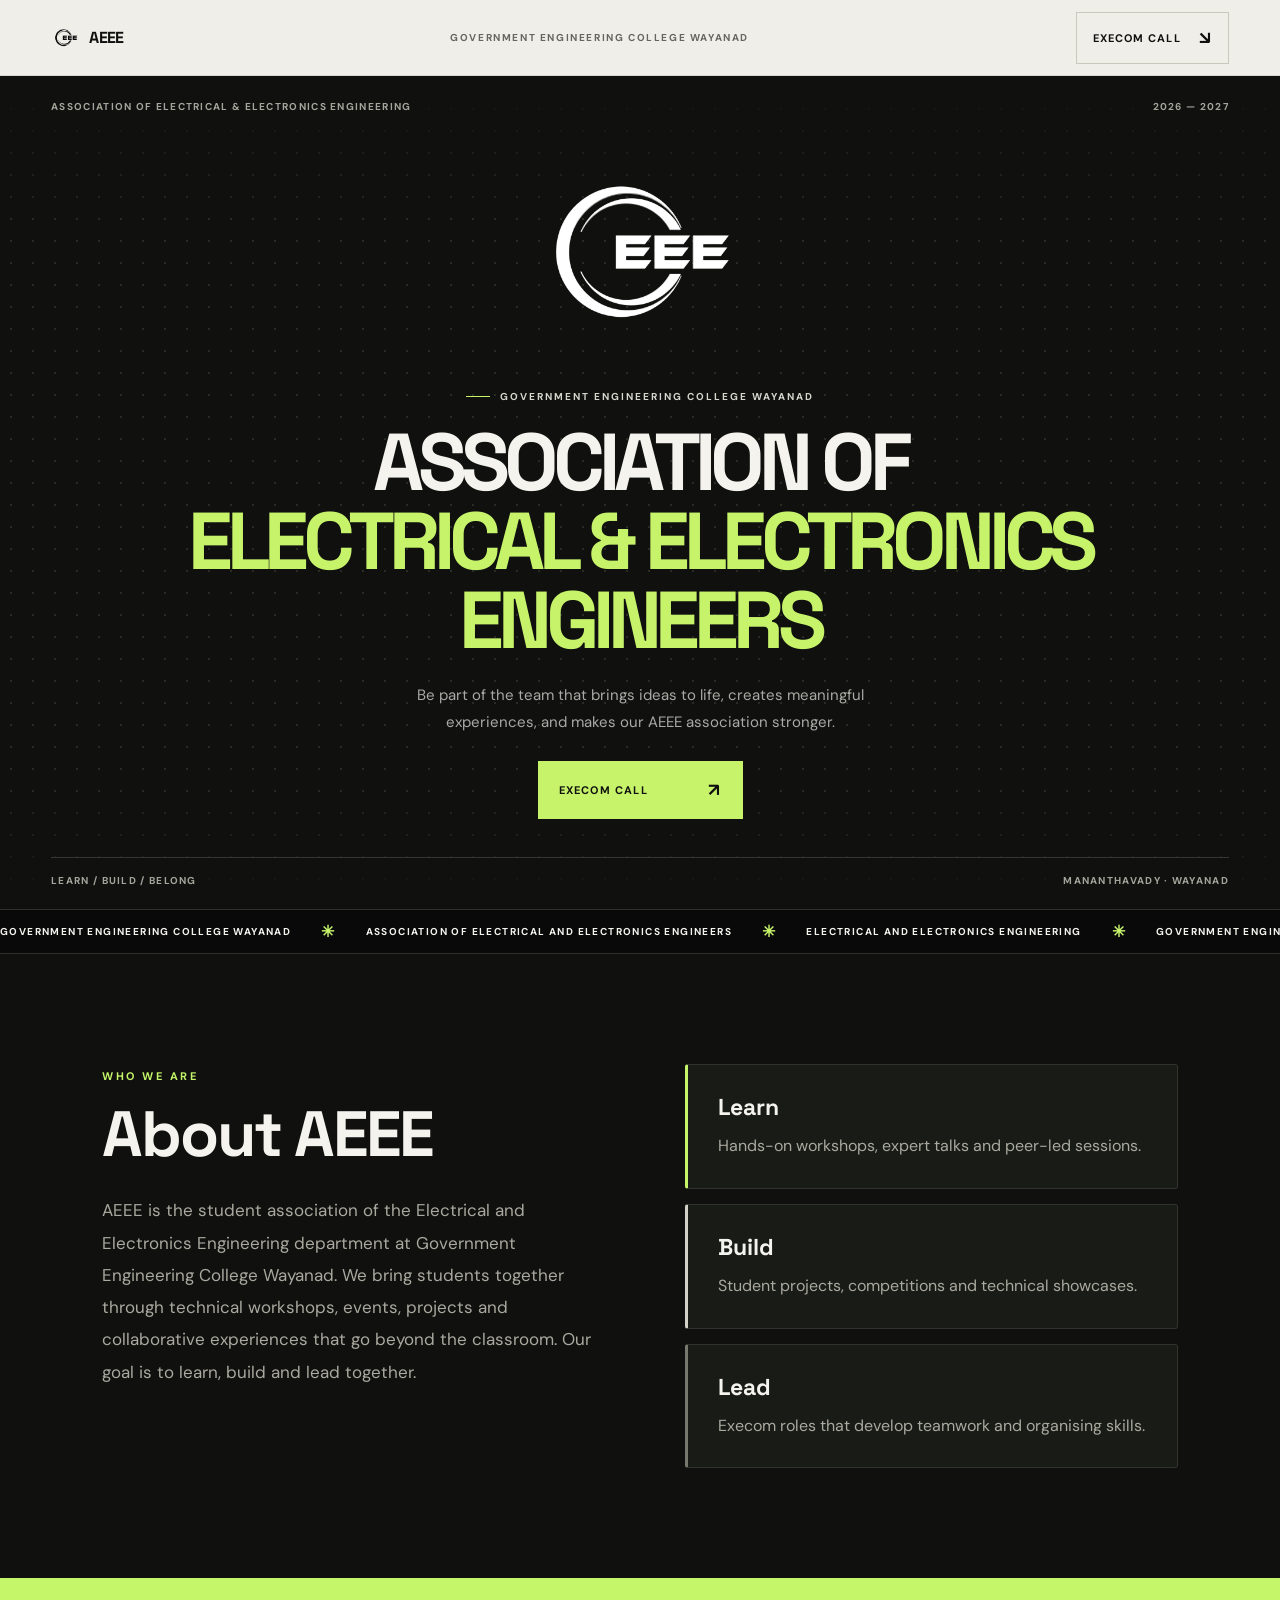
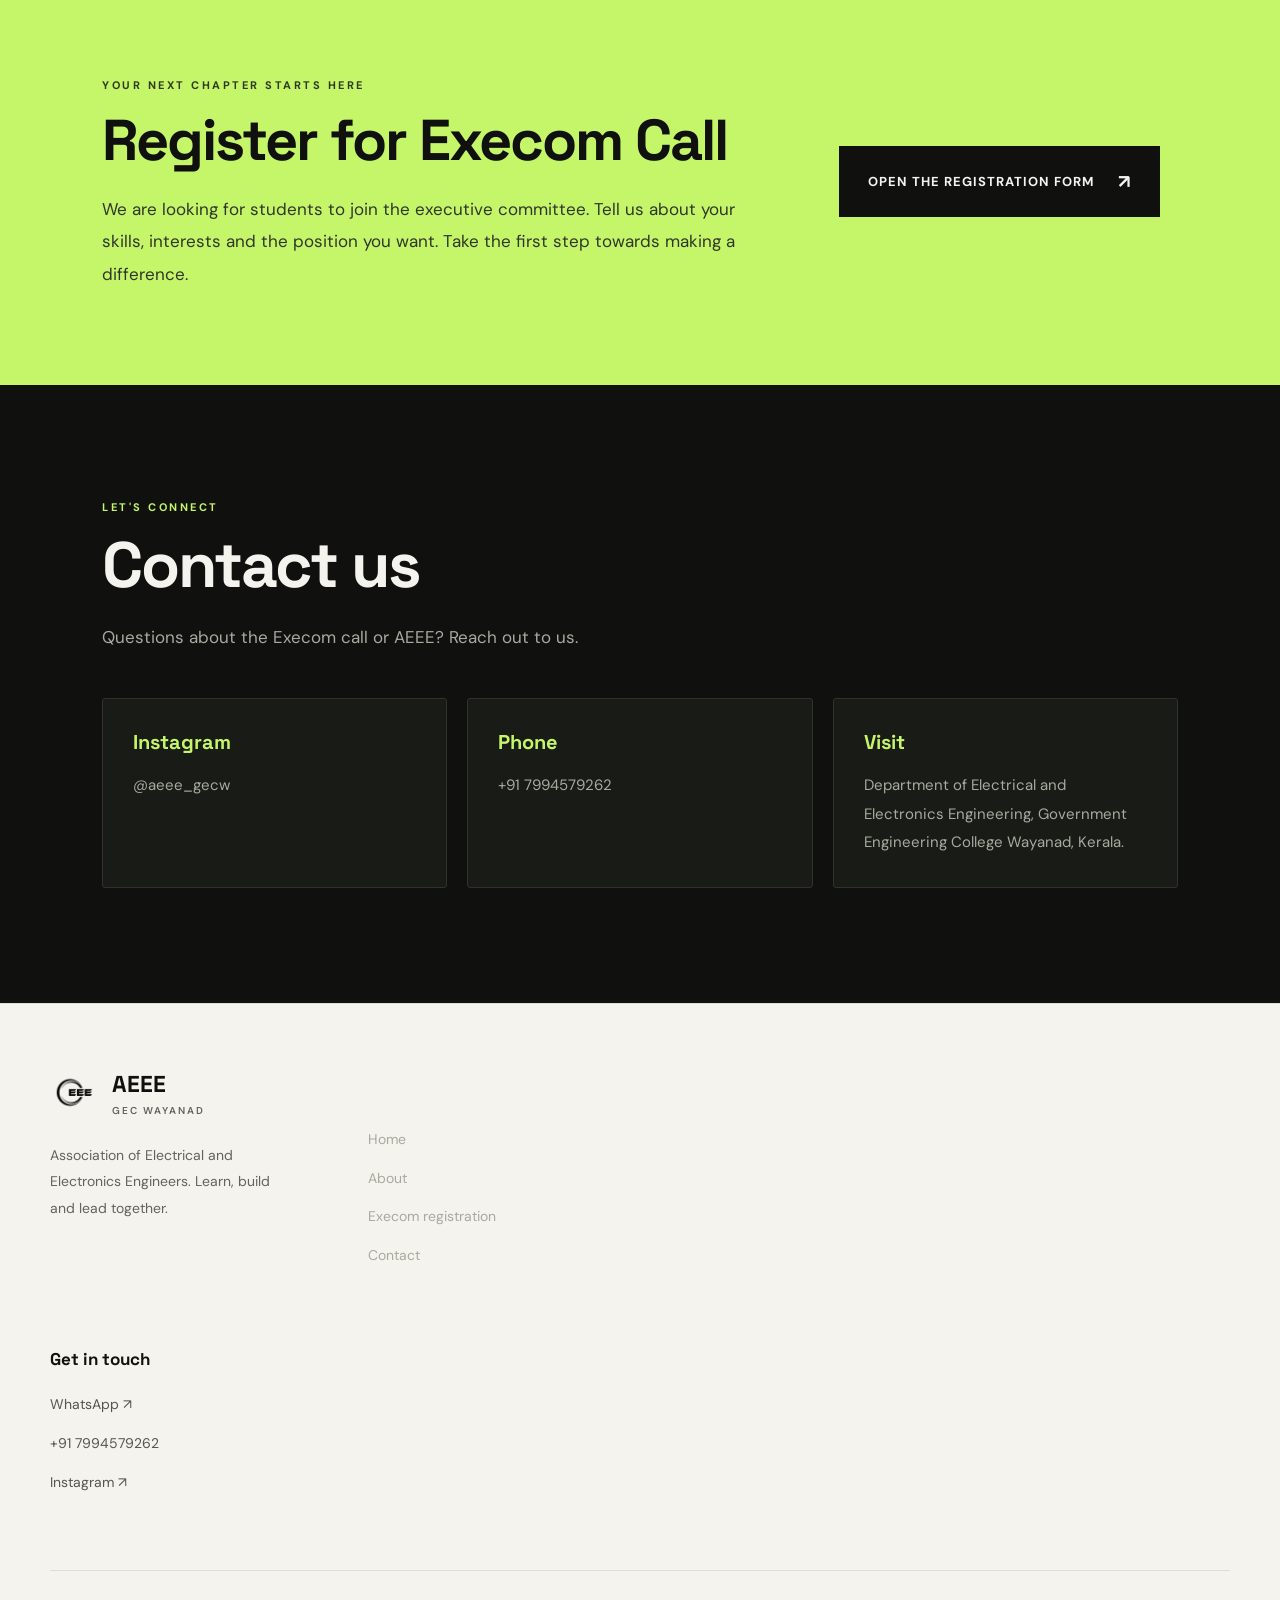
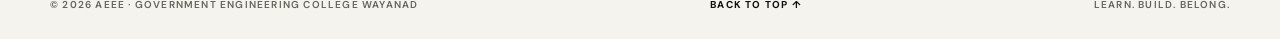
==== commit 2466ca57: "Update index.html" ====
--- a/index.html
+++ b/index.html
@@ -28,7 +28,6 @@
 
     <span class="location">
       GOVERNMENT ENGINEERING COLLEGE WAYANAD
-      <i></i>
     </span>
 
     <a class="header-cta" href="apply.html">
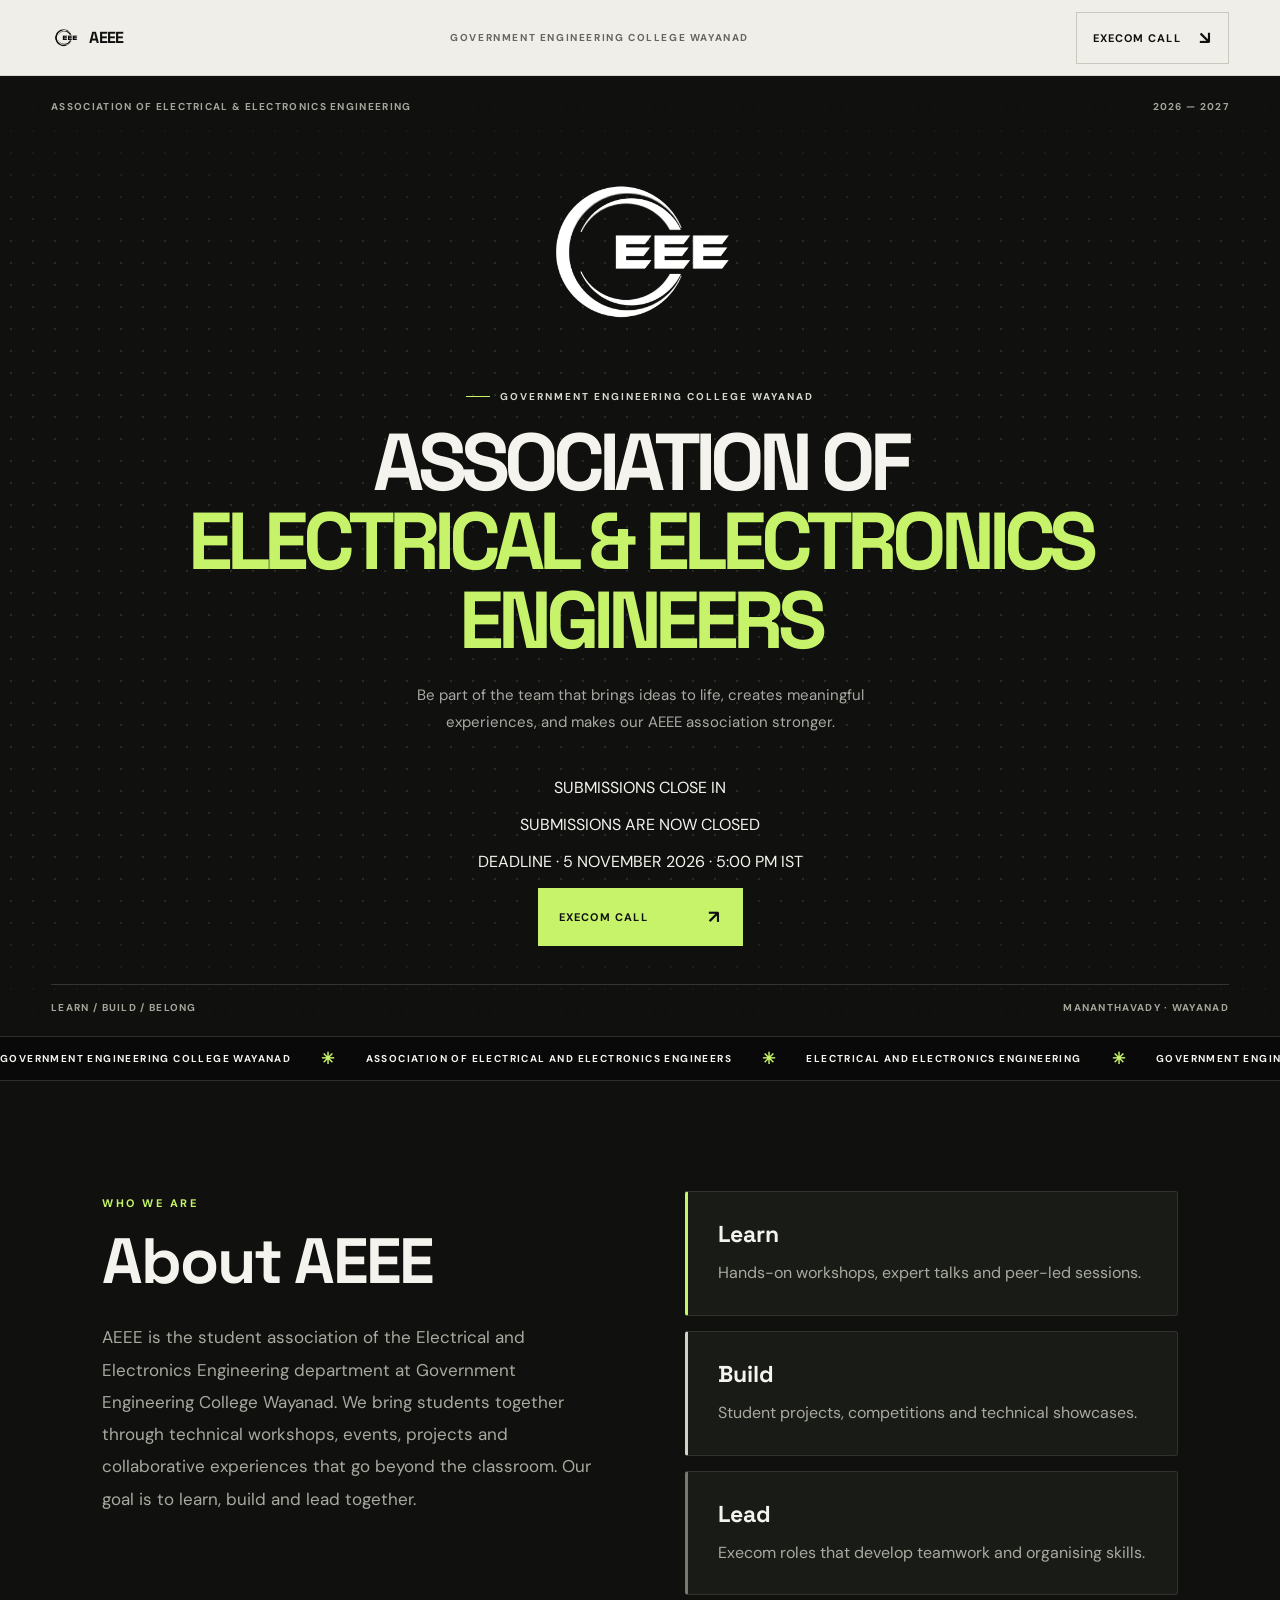
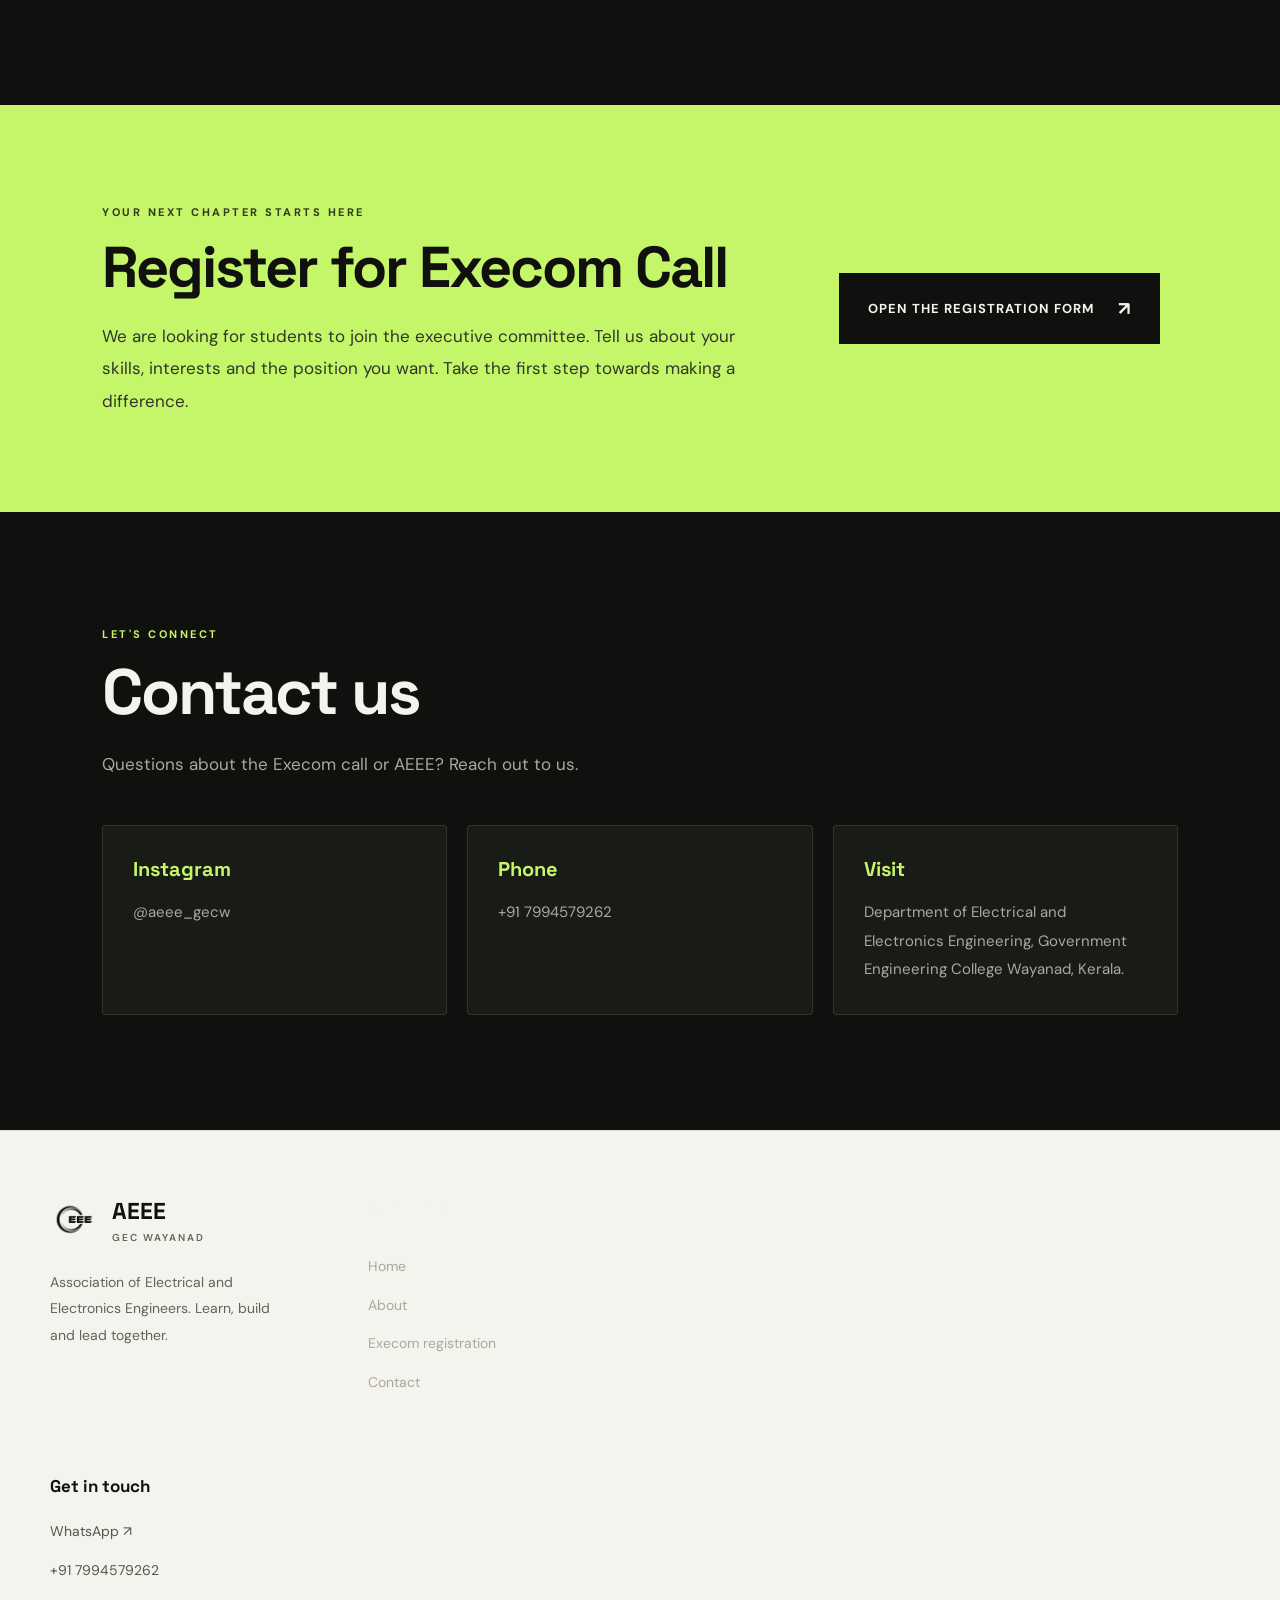
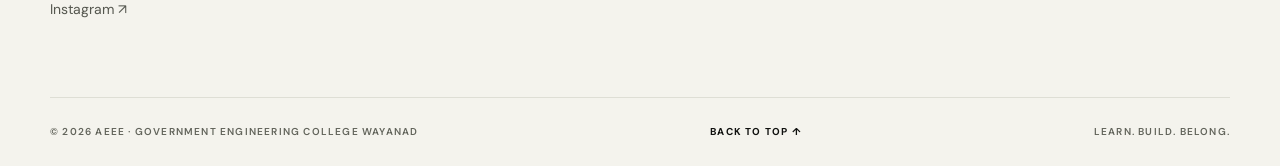
==== commit 3aad7872: "Add homepage submission deadline countdown" ====
--- a/index.html
+++ b/index.html
@@ -1,4 +1,3 @@
-
 <!doctype html>
 <html lang="en">
 <head>
@@ -71,6 +70,18 @@
           Be part of the team that brings ideas to life, creates meaningful
           experiences, and makes our AEEE association stronger.
         </p>
+
+        <!-- SUBMISSION DEADLINE COUNTDOWN -->
+        <div class="submission-countdown reveal" aria-live="polite">
+          <p class="countdown-heading">SUBMISSIONS CLOSE IN</p>
+          <div class="countdown-timer" id="submission-countdown">
+            <div class="countdown-unit"><span id="countdown-days">--</span><small>DAYS</small></div>
+            <div class="countdown-unit"><span id="countdown-hours">--</span><small>HOURS</small></div>
+            <div class="countdown-unit"><span id="countdown-minutes">--</span><small>MINUTES</small></div>
+            <div class="countdown-unit"><span id="countdown-seconds">--</span><small>SECONDS</small></div>
+          </div>
+          <p class="countdown-deadline">DEADLINE · 5 NOVEMBER 2026 · 5:00 PM IST</p>
+        </div>
 
         <a class="primary-button reveal" href="apply.html">
           EXECOM CALL <span>↗</span>
@@ -321,6 +332,34 @@
     if (yearElement) {
       yearElement.textContent = new Date().getFullYear();
     }
+
+    // Deadline is 5 November 2026, 5:00 PM India Standard Time.
+    const submissionDeadline = new Date("2026-11-05T17:00:00+05:30").getTime();
+
+    function updateSubmissionCountdown() {
+      const remaining = submissionDeadline - Date.now();
+      const countdown = document.getElementById("submission-countdown");
+
+      if (!countdown) return;
+
+      if (remaining <= 0) {
+        countdown.innerHTML = '<p class="countdown-closed">SUBMISSIONS ARE NOW CLOSED</p>';
+        return;
+      }
+
+      const days = Math.floor(remaining / (1000 * 60 * 60 * 24));
+      const hours = Math.floor((remaining / (1000 * 60 * 60)) % 24);
+      const minutes = Math.floor((remaining / (1000 * 60)) % 60);
+      const seconds = Math.floor((remaining / 1000) % 60);
+
+      document.getElementById("countdown-days").textContent = String(days).padStart(2, "0");
+      document.getElementById("countdown-hours").textContent = String(hours).padStart(2, "0");
+      document.getElementById("countdown-minutes").textContent = String(minutes).padStart(2, "0");
+      document.getElementById("countdown-seconds").textContent = String(seconds).padStart(2, "0");
+    }
+
+    updateSubmissionCountdown();
+    setInterval(updateSubmissionCountdown, 1000);
   </script>
 
 </body>
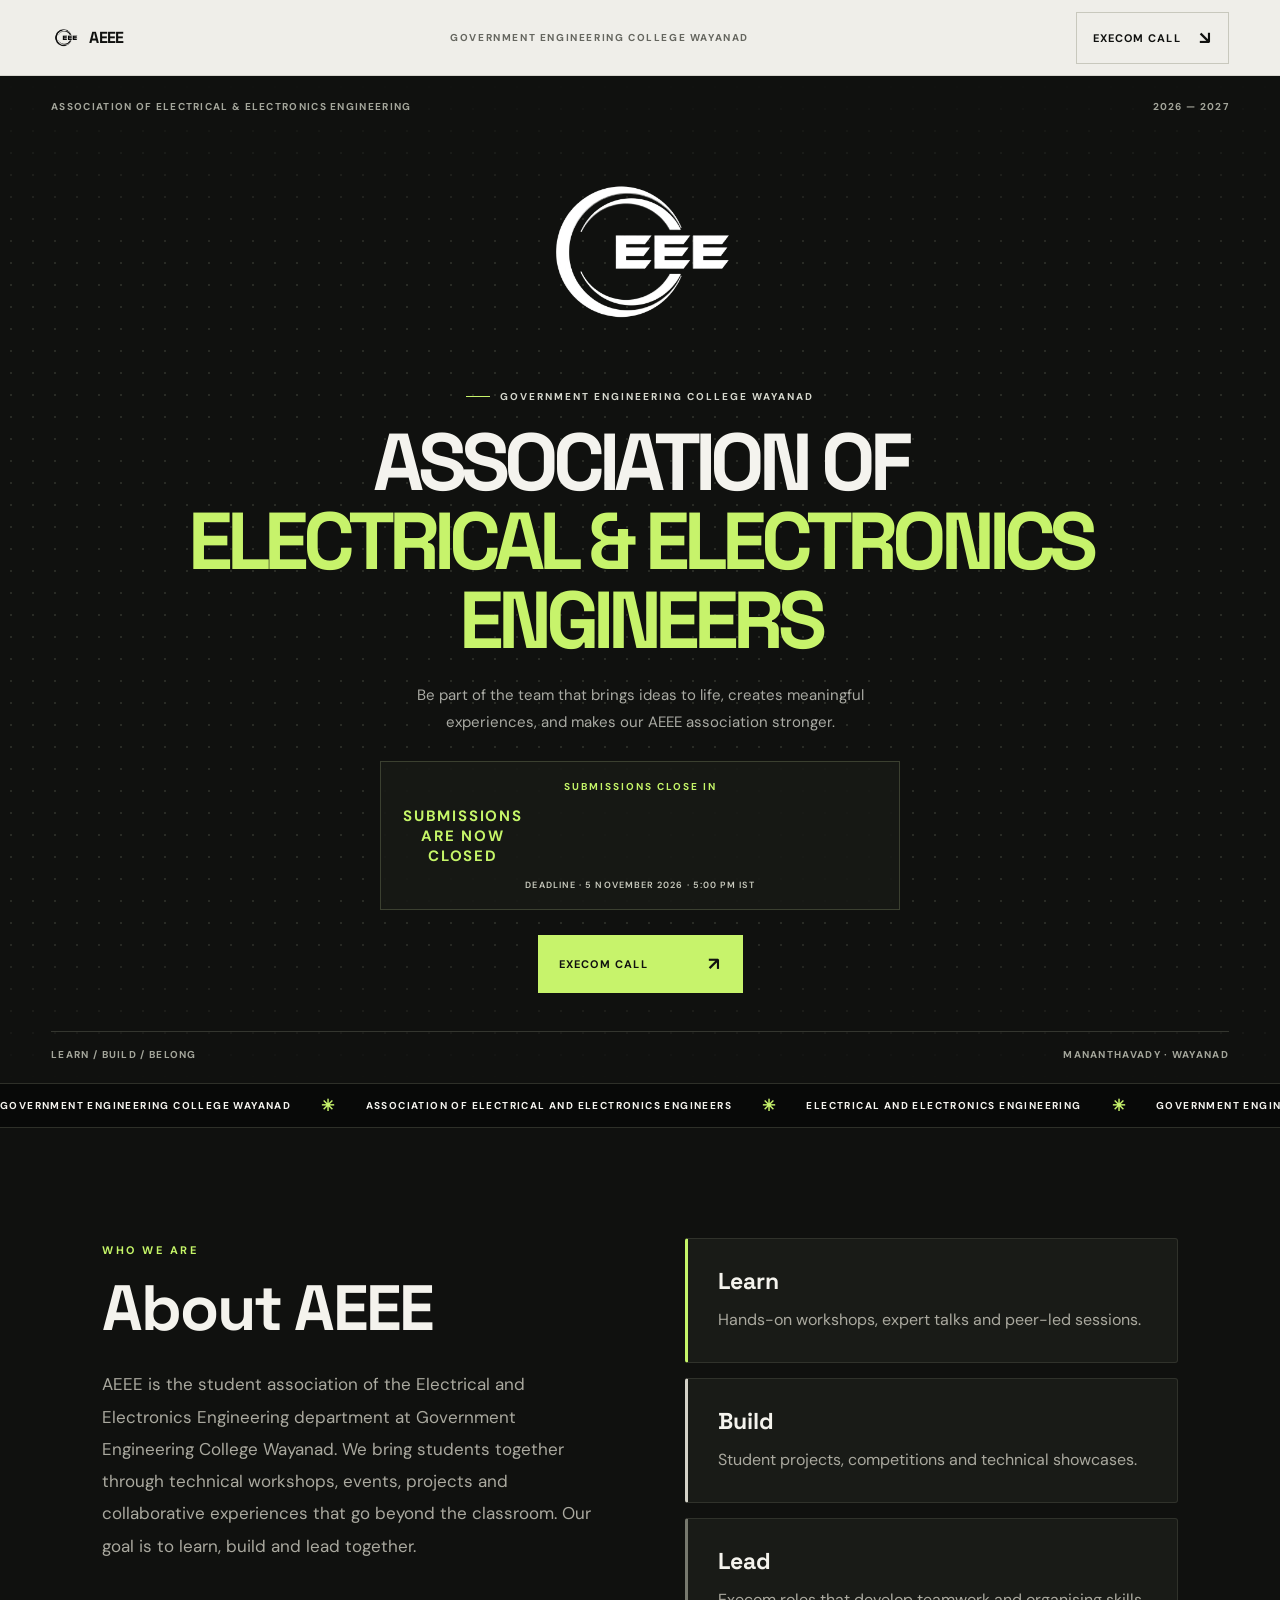
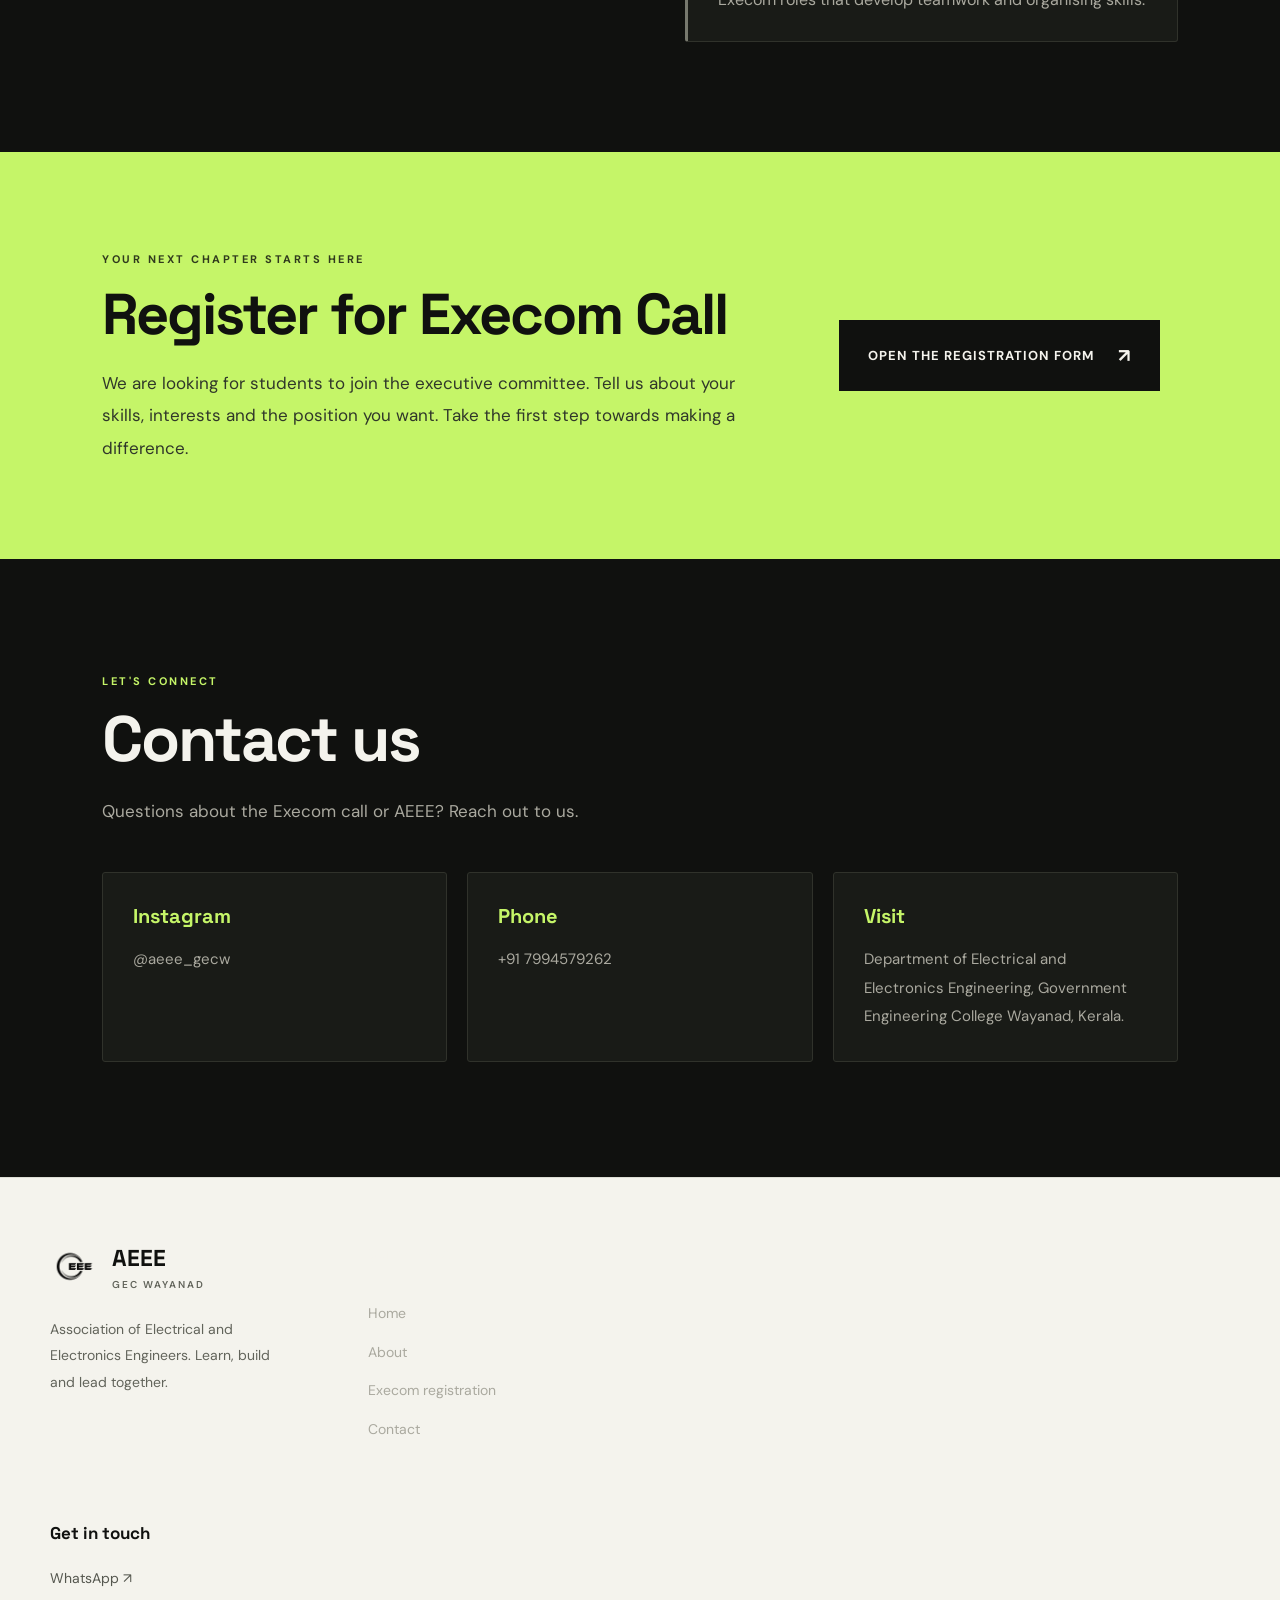
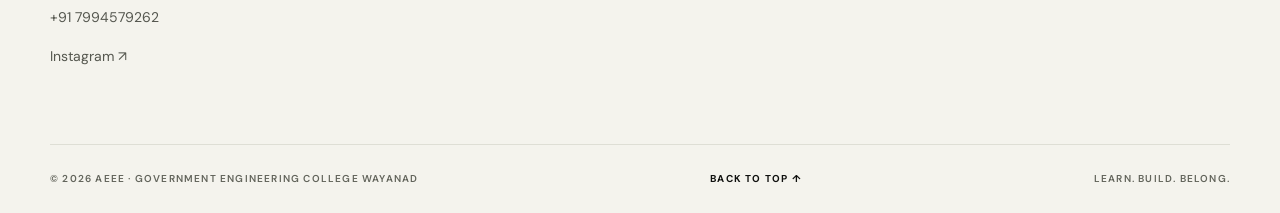
==== commit eaef14cb: "Style homepage submission countdown" ====
--- a/index.html
+++ b/index.html
@@ -14,6 +14,17 @@
   <link href="https://fonts.googleapis.com/css2?family=DM+Sans:wght@400;500;600;700&family=Space+Grotesk:wght@400;500;600;700&display=swap" rel="stylesheet">
 
   <link rel="stylesheet" href="style.css">
+  <style>
+    .submission-countdown{width:min(520px,100%);margin:0 0 25px;padding:18px 22px;border:1px solid #3b4030;background:rgba(23,25,21,.92);text-align:center}
+    .countdown-heading{margin:0 0 13px;color:#c5f568;font-size:10px;font-weight:700;letter-spacing:.2em}
+    .countdown-timer{display:grid;grid-template-columns:repeat(4,1fr);gap:10px}
+    .countdown-unit{display:flex;flex-direction:column;gap:4px}
+    .countdown-unit span{font-family:"Space Grotesk",sans-serif;color:#f4f3ed;font-size:clamp(25px,4vw,38px);font-weight:700;line-height:1}
+    .countdown-unit small{color:#aaa99f;font-size:8px;font-weight:700;letter-spacing:.14em}
+    .countdown-deadline{margin:13px 0 0;color:#c9cabe;font-size:9px;font-weight:600;letter-spacing:.12em}
+    .countdown-closed{margin:0;color:#c5f568;font-size:15px;font-weight:700;letter-spacing:.12em}
+    @media(max-width:420px){.submission-countdown{padding:16px 10px}.countdown-timer{gap:5px}.countdown-unit span{font-size:25px}}
+  </style>
 </head>
 
 <body>
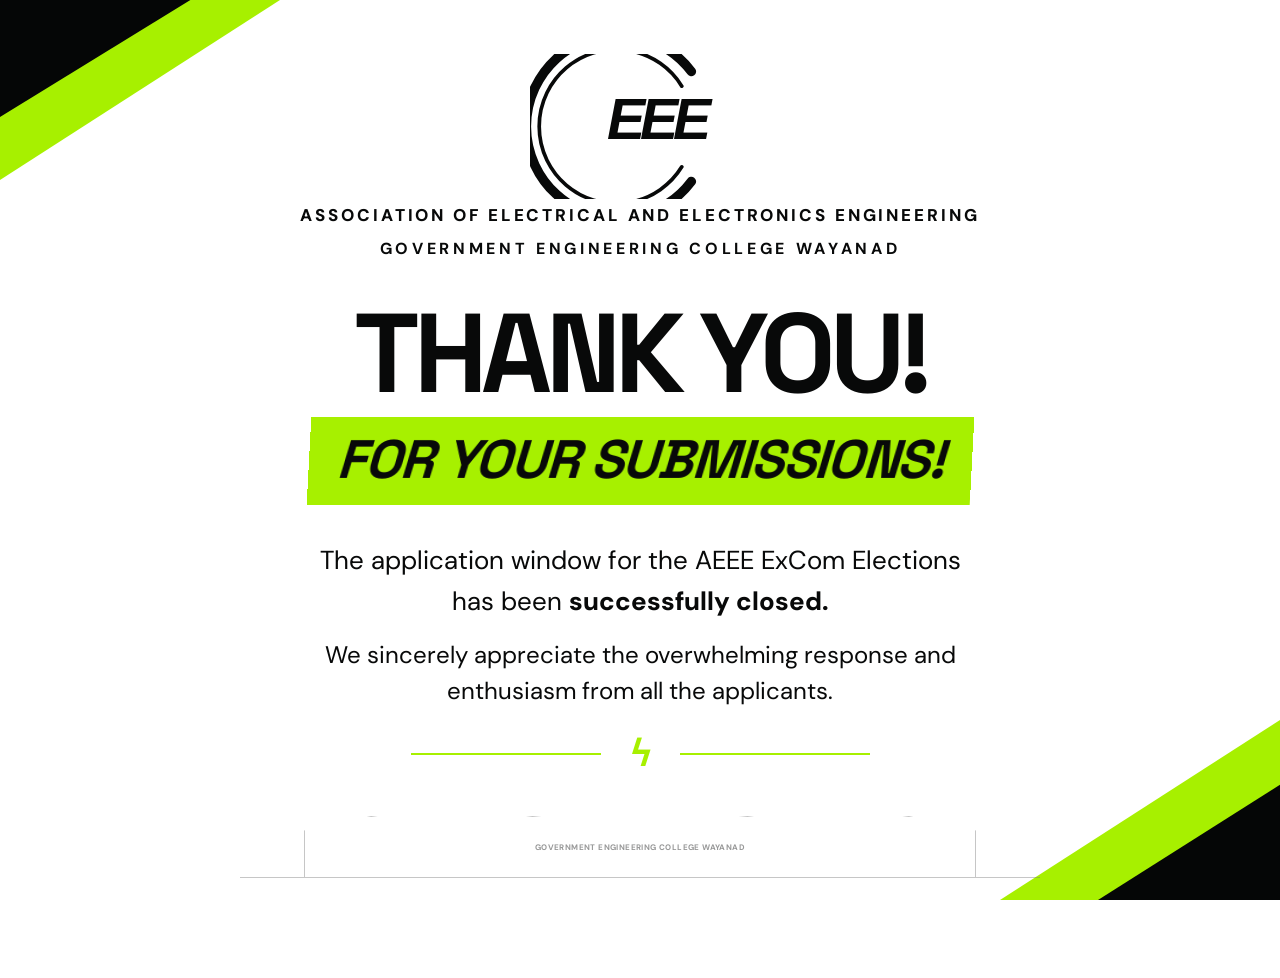
==== commit 1b11f1c8: "Close ExCom submissions and show AEEE thank-you page" ====
--- a/index.html
+++ b/index.html
@@ -1,377 +1,62 @@
 <!doctype html>
 <html lang="en">
 <head>
-  <meta charset="utf-8">
-  <meta name="viewport" content="width=device-width, initial-scale=1">
-  <meta name="theme-color" content="#0b1533">
-  <meta name="description" content="AEEE — Association of Electrical and Electronics Engineers, Government Engineering College Wayanad. Execom applications are open.">
-
-  <title>AEEE — Execom Call | GEC Wayanad</title>
-
-  <link rel="preconnect" href="https://fonts.googleapis.com">
-  <link rel="preconnect" href="https://fonts.gstatic.com" crossorigin>
-
-  <link href="https://fonts.googleapis.com/css2?family=DM+Sans:wght@400;500;600;700&family=Space+Grotesk:wght@400;500;600;700&display=swap" rel="stylesheet">
-
-  <link rel="stylesheet" href="style.css">
-  <style>
-    .submission-countdown{width:min(520px,100%);margin:0 0 25px;padding:18px 22px;border:1px solid #3b4030;background:rgba(23,25,21,.92);text-align:center}
-    .countdown-heading{margin:0 0 13px;color:#c5f568;font-size:10px;font-weight:700;letter-spacing:.2em}
-    .countdown-timer{display:grid;grid-template-columns:repeat(4,1fr);gap:10px}
-    .countdown-unit{display:flex;flex-direction:column;gap:4px}
-    .countdown-unit span{font-family:"Space Grotesk",sans-serif;color:#f4f3ed;font-size:clamp(25px,4vw,38px);font-weight:700;line-height:1}
-    .countdown-unit small{color:#aaa99f;font-size:8px;font-weight:700;letter-spacing:.14em}
-    .countdown-deadline{margin:13px 0 0;color:#c9cabe;font-size:9px;font-weight:600;letter-spacing:.12em}
-    .countdown-closed{margin:0;color:#c5f568;font-size:15px;font-weight:700;letter-spacing:.12em}
-    @media(max-width:420px){.submission-countdown{padding:16px 10px}.countdown-timer{gap:5px}.countdown-unit span{font-size:25px}}
-  </style>
+<meta charset="utf-8">
+<meta name="viewport" content="width=device-width,initial-scale=1">
+<meta name="theme-color" content="#ffffff">
+<meta name="description" content="Thank you for your submissions to the AEEE ExCom Elections at Government Engineering College Wayanad. Applications are now closed.">
+<title>Thank You for Your Submissions | AEEE GEC Wayanad</title>
+<link rel="preconnect" href="https://fonts.googleapis.com">
+<link rel="preconnect" href="https://fonts.gstatic.com" crossorigin>
+<link href="https://fonts.googleapis.com/css2?family=DM+Sans:wght@400;500;600;700;800&family=Space+Grotesk:wght@600;700&display=swap" rel="stylesheet">
+<style>
+:root{--lime:#a7f000;--ink:#080909}
+*{box-sizing:border-box}
+html,body{margin:0;min-height:100%;font-family:"DM Sans",Arial,sans-serif;color:var(--ink)}
+body{min-height:100vh;background:#fff;overflow-x:hidden;display:flex;align-items:center;justify-content:center;padding:54px 24px 100px;position:relative}
+.corner{position:fixed;z-index:0;width:280px;height:180px;background:var(--lime)}
+.corner:after{content:"";position:absolute;inset:0;background:#050606}
+.corner.top{top:0;left:0;clip-path:polygon(0 0,100% 0,0 100%)}
+.corner.top:after{clip-path:polygon(0 0,68% 0,0 65%)}
+.corner.bottom{right:0;bottom:0;clip-path:polygon(100% 0,100% 100%,0 100%)}
+.corner.bottom:after{clip-path:polygon(100% 36%,100% 100%,35% 100%)}
+main{position:relative;z-index:1;width:min(1100px,100%);text-align:center}
+.brand{display:flex;flex-direction:column;align-items:center;margin:0 auto 42px}
+.brand svg{width:220px;height:145px;display:block}
+.brand-name{font-size:17px;font-weight:800;letter-spacing:.17em;margin-top:5px}
+.college{font-size:clamp(10px,1.6vw,16px);font-weight:700;letter-spacing:.23em;margin:12px 0 0}
+h1{font-family:"Space Grotesk",sans-serif;font-size:clamp(48px,9vw,112px);line-height:.95;letter-spacing:-.055em;margin:0 0 10px;font-weight:700}
+.accent{display:inline-block;background:var(--lime);padding:8px 28px 10px;font-family:"Space Grotesk",sans-serif;font-size:clamp(22px,4.3vw,54px);font-weight:700;font-style:italic;letter-spacing:-.025em;transform:skew(-3deg);margin:0 auto 36px}
+.message{font-size:clamp(16px,2.2vw,26px);line-height:1.55;margin:0 auto 16px;max-width:800px}
+.message strong{font-weight:800}
+.thanks{font-size:clamp(16px,2vw,24px);line-height:1.5;margin:0 auto;max-width:850px}
+.divider{display:flex;align-items:center;justify-content:center;gap:28px;margin:28px auto 16px;color:var(--lime)}
+.divider span{height:2px;width:min(190px,22vw);background:var(--lime)}
+.divider b{font-size:35px;line-height:1}
+.building{width:min(800px,95%);height:90px;margin:0 auto;opacity:.42;border-bottom:1px solid #777;position:relative}
+.building:before{content:"";position:absolute;left:8%;right:8%;bottom:0;height:60px;border:1px solid #777;border-bottom:0;clip-path:polygon(0 24%,10% 0,22% 20%,34% 0,50% 20%,66% 0,78% 20%,90% 0,100% 24%,100% 100%,0 100%)}
+.building:after{content:"GOVERNMENT ENGINEERING COLLEGE WAYANAD";position:absolute;left:30%;right:30%;bottom:25px;font-size:8px;font-weight:700;letter-spacing:.05em}
+@media(max-width:600px){body{padding:45px 18px 80px}.corner{width:150px;height:105px}.brand{margin-bottom:30px}.brand svg{width:170px;height:112px}.brand-name{font-size:12px}.college{letter-spacing:.12em;line-height:1.5}.accent{padding:8px 12px;margin-bottom:28px}.message{font-size:16px}.thanks{font-size:16px}.building{height:65px}.building:after{font-size:6px;bottom:20px}}
+</style>
 </head>
-
 <body>
-
-  <!-- HEADER -->
-  <header class="site-header">
-    <a class="mini-brand" href="#home" aria-label="AEEE home">
-      <img src="aeee-logo.png" alt="AEEE logo">
-      <span>AEEE</span>
-    </a>
-
-    <span class="location">
-      GOVERNMENT ENGINEERING COLLEGE WAYANAD
-    </span>
-
-    <a class="header-cta" href="apply.html">
-      EXECOM CALL <span>↘</span>
-    </a>
-  </header>
-
-
-  <main>
-
-    <!-- HOME / HERO -->
-    <section class="hero" id="home" aria-labelledby="hero-title">
-
-      <div class="dot-field" aria-hidden="true"></div>
-
-      <div class="hero-meta reveal">
-        <span>ASSOCIATION OF ELECTRICAL &amp; ELECTRONICS ENGINEERING</span>
-        <span>2026 — 2027</span>
-      </div>
-
-      <div class="hero-content">
-
-        <div class="logo-wrap reveal">
-          <img
-            class="hero-logo"
-            src="aeee-logo-white.png"
-            alt="AEEE association emblem">
-        </div>
-
-        <p class="eyebrow reveal">
-          <span class="eyebrow-line"></span>
-          GOVERNMENT ENGINEERING COLLEGE WAYANAD
-        </p>
-
-        <h1 class="reveal" id="hero-title">
-          ASSOCIATION OF<br>
-          <span>ELECTRICAL &amp; ELECTRONICS ENGINEERS</span>
-        </h1>
-
-        <p class="hero-description reveal">
-          Be part of the team that brings ideas to life, creates meaningful
-          experiences, and makes our AEEE association stronger.
-        </p>
-
-        <!-- SUBMISSION DEADLINE COUNTDOWN -->
-        <div class="submission-countdown reveal" aria-live="polite">
-          <p class="countdown-heading">SUBMISSIONS CLOSE IN</p>
-          <div class="countdown-timer" id="submission-countdown">
-            <div class="countdown-unit"><span id="countdown-days">--</span><small>DAYS</small></div>
-            <div class="countdown-unit"><span id="countdown-hours">--</span><small>HOURS</small></div>
-            <div class="countdown-unit"><span id="countdown-minutes">--</span><small>MINUTES</small></div>
-            <div class="countdown-unit"><span id="countdown-seconds">--</span><small>SECONDS</small></div>
-          </div>
-          <p class="countdown-deadline">DEADLINE · 5 NOVEMBER 2026 · 5:00 PM IST</p>
-        </div>
-
-        <a class="primary-button reveal" href="apply.html">
-          EXECOM CALL <span>↗</span>
-        </a>
-
-      </div>
-
-      <div class="hero-bottom reveal">
-        <span>LEARN / BUILD / BELONG</span>
-        <span>MANANTHAVADY · WAYANAD</span>
-      </div>
-
-    </section>
-
-
-    <!-- ASSOCIATION TICKER -->
-    <div class="ticker" aria-label="Association motto">
-      <div class="ticker-track">
-        <span>GOVERNMENT ENGINEERING COLLEGE WAYANAD</span>
-        <b>✳</b>
-        <span>ASSOCIATION OF ELECTRICAL AND ELECTRONICS ENGINEERS</span>
-        <b>✳</b>
-        <span>ELECTRICAL AND ELECTRONICS ENGINEERING</span>
-        <b>✳</b>
-        <span>GOVERNMENT ENGINEERING COLLEGE WAYANAD</span>
-        <b>✳</b>
-        <span>BUILT BY STUDENTS, FOR STUDENTS</span>
-        <b>✳</b>
-      </div>
-    </div>
-
-
-    <!-- ABOUT AEEE -->
-    <section class="about-section" id="about">
-
-      <div class="section-container about-grid">
-
-        <div class="about-copy">
-          <span class="section-label">WHO WE ARE</span>
-
-          <h2>About AEEE</h2>
-
-          <p>
-            AEEE is the student association of the Electrical and Electronics
-            Engineering department at Government Engineering College Wayanad.
-            We bring students together through technical workshops, events,
-            projects and collaborative experiences that go beyond the classroom.
-            Our goal is to learn, build and lead together.
-          </p>
-        </div>
-
-        <div class="about-cards">
-
-          <article class="about-card learn-card">
-            <h3>Learn</h3>
-            <p>
-              Hands-on workshops, expert talks and peer-led sessions.
-            </p>
-          </article>
-
-          <article class="about-card build-card">
-            <h3>Build</h3>
-            <p>
-              Student projects, competitions and technical showcases.
-            </p>
-          </article>
-
-          <article class="about-card lead-card">
-            <h3>Lead</h3>
-            <p>
-              Execom roles that develop teamwork and organising skills.
-            </p>
-          </article>
-
-        </div>
-
-      </div>
-
-    </section>
-
-
-    <!-- EXECOM REGISTRATION -->
-    <section class="registration-section" id="registration">
-
-      <div class="section-container registration-grid">
-
-        <div>
-          <span class="section-label">YOUR NEXT CHAPTER STARTS HERE</span>
-
-          <h2>Register for Execom Call</h2>
-
-          <p>
-            We are looking for students to join the executive committee.
-            Tell us about your skills, interests and the position you want.
-            Take the first step towards making a difference.
-          </p>
-        </div>
-
-        <a class="registration-button" href="apply.html">
-          Open the registration form
-          <span>↗</span>
-        </a>
-
-      </div>
-
-    </section>
-
-
-
-<!-- CONTACT US -->
-<section class="contact-section" id="contact">
-
-  <div class="section-container">
-
-    <span class="section-label">LET'S CONNECT</span>
-
-    <h2>Contact us</h2>
-
-    <p class="contact-intro">
-      Questions about the Execom call or AEEE? Reach out to us.
-    </p>
-
-    <div class="contact-grid">
-
-      <!-- INSTAGRAM -->
-      <article class="contact-card">
-        <h3>Instagram</h3>
-        <a
-          href="https://www.instagram.com/aeee_gecw/"
-          target="_blank"
-          rel="noopener noreferrer">
-          @aeee_gecw
-        </a>
-      </article>
-
-      <!-- PHONE -->
-      <article class="contact-card">
-        <h3>Phone</h3>
-        <a href="tel:+917994579262">
-          +91 7994579262
-        </a>
-      </article>
-
-      <!-- VISIT -->
-      <article class="contact-card">
-        <h3>Visit</h3>
-        <p>
-          Department of Electrical and Electronics Engineering,
-          Government Engineering College Wayanad, Kerala.
-        </p>
-      </article>
-
-    </div>
-
-  </div>
-
-</section>
+<div class="corner top" aria-hidden="true"></div><div class="corner bottom" aria-hidden="true"></div>
+<main>
+<header class="brand" aria-label="EEE Association">
+<svg viewBox="0 0 300 190" role="img" aria-label="EEE logo">
+<path d="M220 20 A125 125 0 1 0 220 170" fill="none" stroke="#080909" stroke-width="13" stroke-linecap="round"/>
+<path d="M207 40 A105 105 0 1 0 207 150" fill="none" stroke="#080909" stroke-width="5" stroke-linecap="round"/>
+<text x="105" y="112" font-family="Arial,sans-serif" font-size="78" font-weight="900" font-style="italic" letter-spacing="-7" fill="#080909">EEE</text>
+</svg>
+<div class="brand-name">ASSOCIATION OF ELECTRICAL AND ELECTRONICS ENGINEERING</div>
+<p class="college">GOVERNMENT ENGINEERING COLLEGE WAYANAD</p>
+</header>
+<h1>THANK YOU!</h1>
+<div class="accent">FOR YOUR SUBMISSIONS!</div>
+<p class="message">The application window for the AEEE ExCom Elections<br>has been <strong>successfully closed.</strong></p>
+<p class="thanks">We sincerely appreciate the overwhelming response and<br>enthusiasm from all the applicants.</p>
+<div class="divider"><span></span><b>ϟ</b><span></span></div>
+<div class="building" aria-hidden="true"></div>
 </main>
-
-
-  <!-- FOOTER -->
-  <footer class="site-footer" id="footer">
-
-    <div class="section-container footer-grid">
-
-      <!-- Footer branding -->
-      <div class="footer-about">
-
-        <a class="footer-brand" href="#home">
-          <img src="aeee-logo.png" alt="AEEE logo">
-
-          <span>
-            AEEE
-            <small>GEC WAYANAD</small>
-          </span>
-        </a>
-
-        <p>
-          Association of Electrical and Electronics Engineers.
-          Learn, build and lead together.
-        </p>
-
-      </div>
-
-
-      <!-- Quick navigation -->
-      <div class="footer-links">
-
-        <h3>Quick links</h3>
-
-        <a href="#home">Home</a>
-        <a href="#about">About</a>
-        <a href="#registration">Execom registration</a>
-        <a href="#contact">Contact</a>
-
-      </div>
-
-
-      <!-- Contact and social links -->
-      <div class="footer-contact">
-
-        <h3>Get in touch</h3>
-
-        <a href="https://wa.me/917994579262"
-        target="_blank"
-        rel="noopener noreferrer">
-        WhatsApp ↗
-        </a>
-
-        <a href="tel:+917994579262">
-          +91 7994579262
-        </a>
-
-        <a
-          href="https://www.instagram.com/aeee_gecw?utm_source=ig_web_button_share_sheet&rpxt=ZDNlZDc0MzIxNw=="
-          target="_blank"
-          rel="noopener noreferrer">
-          Instagram ↗
-        </a>
-
-      </div>
-
-    </div>
-
-
-    <!-- Footer bottom bar -->
-    <div class="section-container footer-bottom">
-
-      <span>
-        © <span id="year"></span> AEEE · GOVERNMENT ENGINEERING COLLEGE WAYANAD
-      </span>
-
-      <a href="#home">BACK TO TOP ↑</a>
-
-      <span>LEARN. BUILD. BELONG.</span>
-
-    </div>
-
-  </footer>
-
-
-  <!-- SCRIPTS -->
-  <script src="script.js"></script>
-
-  <script>
-    const yearElement = document.getElementById("year");
-
-    if (yearElement) {
-      yearElement.textContent = new Date().getFullYear();
-    }
-
-    // Deadline is 5 November 2026, 5:00 PM India Standard Time.
-    const submissionDeadline = new Date("2026-11-05T17:00:00+05:30").getTime();
-
-    function updateSubmissionCountdown() {
-      const remaining = submissionDeadline - Date.now();
-      const countdown = document.getElementById("submission-countdown");
-
-      if (!countdown) return;
-
-      if (remaining <= 0) {
-        countdown.innerHTML = '<p class="countdown-closed">SUBMISSIONS ARE NOW CLOSED</p>';
-        return;
-      }
-
-      const days = Math.floor(remaining / (1000 * 60 * 60 * 24));
-      const hours = Math.floor((remaining / (1000 * 60 * 60)) % 24);
-      const minutes = Math.floor((remaining / (1000 * 60)) % 60);
-      const seconds = Math.floor((remaining / 1000) % 60);
-
-      document.getElementById("countdown-days").textContent = String(days).padStart(2, "0");
-      document.getElementById("countdown-hours").textContent = String(hours).padStart(2, "0");
-      document.getElementById("countdown-minutes").textContent = String(minutes).padStart(2, "0");
-      document.getElementById("countdown-seconds").textContent = String(seconds).padStart(2, "0");
-    }
-
-    updateSubmissionCountdown();
-    setInterval(updateSubmissionCountdown, 1000);
-  </script>
-
 </body>
-</html>
+</html>
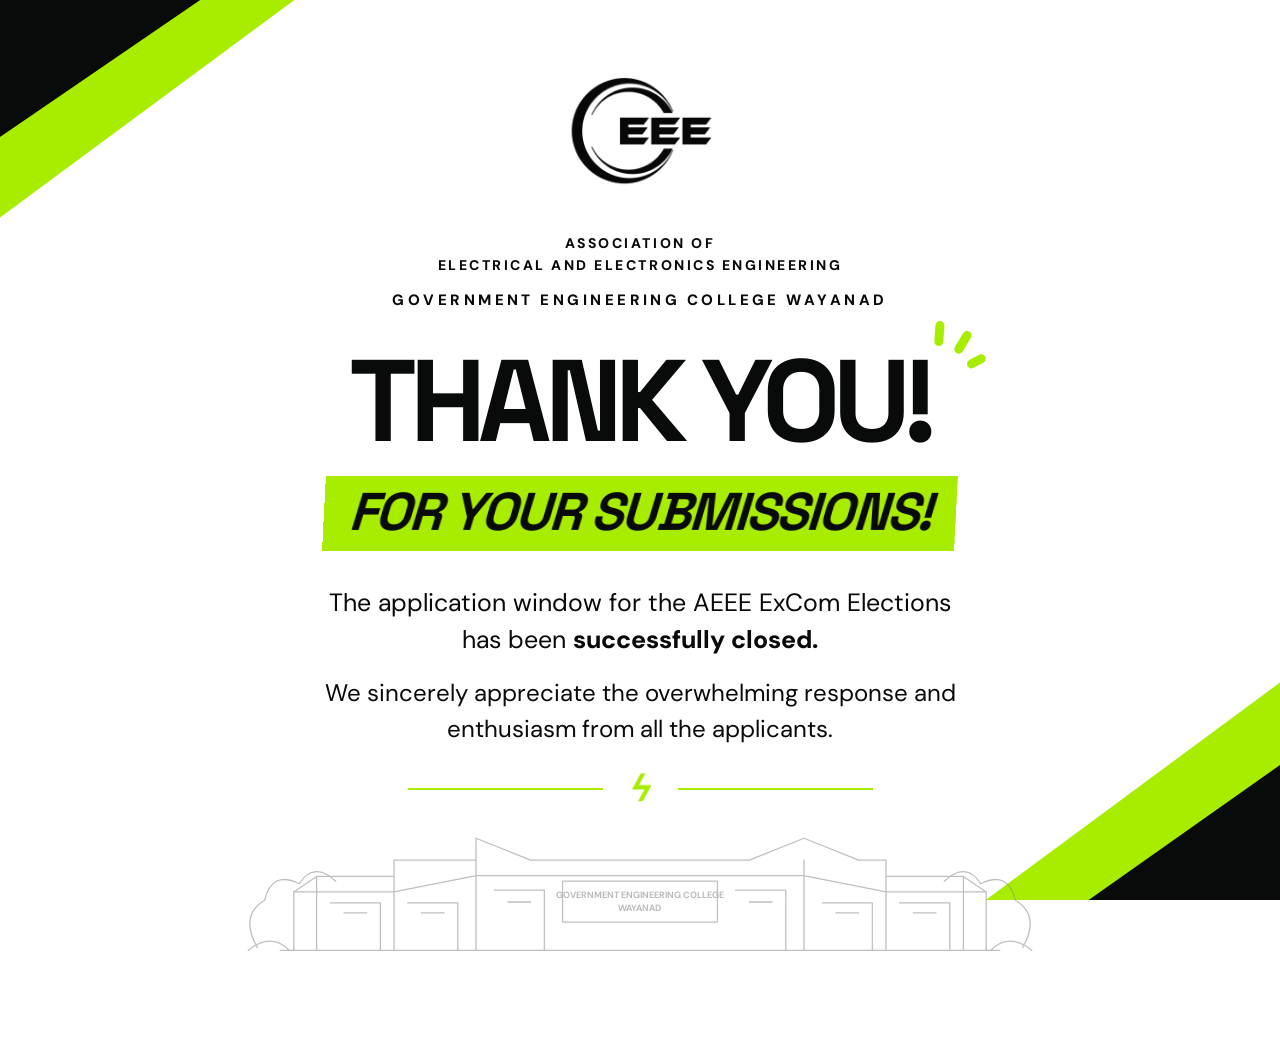
==== commit 14b5e6c3: "Build coded AEEE submissions closed thank-you page" ====
--- a/index.html
+++ b/index.html
@@ -1,62 +1,98 @@
 <!doctype html>
 <html lang="en">
 <head>
-<meta charset="utf-8">
-<meta name="viewport" content="width=device-width,initial-scale=1">
-<meta name="theme-color" content="#ffffff">
-<meta name="description" content="Thank you for your submissions to the AEEE ExCom Elections at Government Engineering College Wayanad. Applications are now closed.">
-<title>Thank You for Your Submissions | AEEE GEC Wayanad</title>
-<link rel="preconnect" href="https://fonts.googleapis.com">
-<link rel="preconnect" href="https://fonts.gstatic.com" crossorigin>
-<link href="https://fonts.googleapis.com/css2?family=DM+Sans:wght@400;500;600;700;800&family=Space+Grotesk:wght@600;700&display=swap" rel="stylesheet">
-<style>
-:root{--lime:#a7f000;--ink:#080909}
-*{box-sizing:border-box}
-html,body{margin:0;min-height:100%;font-family:"DM Sans",Arial,sans-serif;color:var(--ink)}
-body{min-height:100vh;background:#fff;overflow-x:hidden;display:flex;align-items:center;justify-content:center;padding:54px 24px 100px;position:relative}
-.corner{position:fixed;z-index:0;width:280px;height:180px;background:var(--lime)}
-.corner:after{content:"";position:absolute;inset:0;background:#050606}
-.corner.top{top:0;left:0;clip-path:polygon(0 0,100% 0,0 100%)}
-.corner.top:after{clip-path:polygon(0 0,68% 0,0 65%)}
-.corner.bottom{right:0;bottom:0;clip-path:polygon(100% 0,100% 100%,0 100%)}
-.corner.bottom:after{clip-path:polygon(100% 36%,100% 100%,35% 100%)}
-main{position:relative;z-index:1;width:min(1100px,100%);text-align:center}
-.brand{display:flex;flex-direction:column;align-items:center;margin:0 auto 42px}
-.brand svg{width:220px;height:145px;display:block}
-.brand-name{font-size:17px;font-weight:800;letter-spacing:.17em;margin-top:5px}
-.college{font-size:clamp(10px,1.6vw,16px);font-weight:700;letter-spacing:.23em;margin:12px 0 0}
-h1{font-family:"Space Grotesk",sans-serif;font-size:clamp(48px,9vw,112px);line-height:.95;letter-spacing:-.055em;margin:0 0 10px;font-weight:700}
-.accent{display:inline-block;background:var(--lime);padding:8px 28px 10px;font-family:"Space Grotesk",sans-serif;font-size:clamp(22px,4.3vw,54px);font-weight:700;font-style:italic;letter-spacing:-.025em;transform:skew(-3deg);margin:0 auto 36px}
-.message{font-size:clamp(16px,2.2vw,26px);line-height:1.55;margin:0 auto 16px;max-width:800px}
-.message strong{font-weight:800}
-.thanks{font-size:clamp(16px,2vw,24px);line-height:1.5;margin:0 auto;max-width:850px}
-.divider{display:flex;align-items:center;justify-content:center;gap:28px;margin:28px auto 16px;color:var(--lime)}
-.divider span{height:2px;width:min(190px,22vw);background:var(--lime)}
-.divider b{font-size:35px;line-height:1}
-.building{width:min(800px,95%);height:90px;margin:0 auto;opacity:.42;border-bottom:1px solid #777;position:relative}
-.building:before{content:"";position:absolute;left:8%;right:8%;bottom:0;height:60px;border:1px solid #777;border-bottom:0;clip-path:polygon(0 24%,10% 0,22% 20%,34% 0,50% 20%,66% 0,78% 20%,90% 0,100% 24%,100% 100%,0 100%)}
-.building:after{content:"GOVERNMENT ENGINEERING COLLEGE WAYANAD";position:absolute;left:30%;right:30%;bottom:25px;font-size:8px;font-weight:700;letter-spacing:.05em}
-@media(max-width:600px){body{padding:45px 18px 80px}.corner{width:150px;height:105px}.brand{margin-bottom:30px}.brand svg{width:170px;height:112px}.brand-name{font-size:12px}.college{letter-spacing:.12em;line-height:1.5}.accent{padding:8px 12px;margin-bottom:28px}.message{font-size:16px}.thanks{font-size:16px}.building{height:65px}.building:after{font-size:6px;bottom:20px}}
-</style>
+  <meta charset="utf-8">
+  <meta name="viewport" content="width=device-width, initial-scale=1">
+  <meta name="theme-color" content="#ffffff">
+  <meta name="description" content="Thank you for your submissions to the AEEE ExCom Elections at Government Engineering College Wayanad. Applications are now closed.">
+  <title>Thank You for Your Submissions | AEEE GEC Wayanad</title>
+  <link rel="preconnect" href="https://fonts.googleapis.com">
+  <link rel="preconnect" href="https://fonts.gstatic.com" crossorigin>
+  <link href="https://fonts.googleapis.com/css2?family=DM+Sans:wght@400;500;600;700;800;900&family=Space+Grotesk:wght@500;600;700&display=swap" rel="stylesheet">
+  <style>
+    :root{--ink:#090b0a;--lime:#a8ed00;--muted:#555951}
+    *{box-sizing:border-box}
+    html{min-height:100%;background:#fff}
+    body{margin:0;min-height:100vh;overflow-x:hidden;background:#fff;color:var(--ink);font-family:"DM Sans",Arial,sans-serif;display:flex;align-items:center;justify-content:center;padding:38px 24px 92px;position:relative}
+    .corner{position:fixed;z-index:0;width:clamp(145px,23vw,340px);height:clamp(115px,17vw,245px);pointer-events:none}
+    .corner:before,.corner:after{content:"";position:absolute;inset:0}
+    .corner--top{top:0;left:0}
+    .corner--top:before{background:var(--lime);clip-path:polygon(0 0,100% 0,0 100%)}
+    .corner--top:after{background:var(--ink);clip-path:polygon(0 0,68% 0,0 63%)}
+    .corner--bottom{right:0;bottom:0}
+    .corner--bottom:before{background:var(--lime);clip-path:polygon(100% 0,100% 100%,0 100%)}
+    .corner--bottom:after{background:var(--ink);clip-path:polygon(100% 38%,100% 100%,35% 100%)}
+    main{position:relative;z-index:1;width:min(1120px,100%);text-align:center}
+    .brand{display:flex;flex-direction:column;align-items:center;margin:0 auto 38px}
+    .brand-logo{width:clamp(126px,17vw,190px);height:clamp(126px,17vw,190px);object-fit:contain;display:block}
+    .brand-caption{font-size:clamp(10px,1.15vw,14px);font-weight:800;letter-spacing:.18em;line-height:1.6;text-transform:uppercase;margin:4px 0 0}
+    .college{font-size:clamp(10px,1.45vw,15px);font-weight:800;letter-spacing:.23em;margin:13px 0 0}
+    .title-wrap{position:relative;display:inline-block;margin:0 auto 8px}
+    h1{font-family:"Space Grotesk","DM Sans",sans-serif;font-size:clamp(52px,10vw,116px);line-height:.92;letter-spacing:-.065em;font-weight:700;margin:0;text-transform:uppercase;animation:rise .8s cubic-bezier(.2,.8,.2,1) both}
+    .spark{position:absolute;right:-42px;top:-27px;width:44px;height:50px}
+    .spark i{position:absolute;width:9px;height:25px;border-radius:9px;background:var(--lime);transform-origin:bottom center}
+    .spark i:nth-child(1){left:5px;top:0;transform:rotate(4deg)}
+    .spark i:nth-child(2){left:23px;top:7px;transform:rotate(31deg)}
+    .spark i:nth-child(3){left:34px;top:25px;height:20px;transform:rotate(62deg)}
+    .highlight{display:table;margin:13px auto 34px;padding:7px 25px 10px;background:var(--lime);font-family:"Space Grotesk",sans-serif;font-size:clamp(23px,4.25vw,53px);font-weight:700;font-style:italic;line-height:1.08;letter-spacing:-.035em;transform:skew(-3deg);animation:rise .8s .12s cubic-bezier(.2,.8,.2,1) both}
+    .message{font-size:clamp(16px,2.15vw,25px);line-height:1.5;margin:0 auto 16px;max-width:850px}
+    .message strong{font-weight:800}
+    .appreciation{font-size:clamp(16px,2.05vw,24px);line-height:1.5;margin:0 auto;max-width:880px}
+    .divider{display:flex;align-items:center;justify-content:center;gap:26px;margin:25px auto 13px;color:var(--lime)}
+    .divider span{width:min(195px,23vw);height:2px;background:var(--lime)}
+    .bolt{font-size:35px;line-height:1;transform:skew(-12deg)}
+    .campus{width:min(820px,96%);height:auto;display:block;margin:0 auto;opacity:.55}
+    .campus path,.campus line,.campus rect,.campus polyline{fill:none;stroke:#8b8d87;stroke-width:1.4;stroke-linecap:round;stroke-linejoin:round}
+    .campus .label{fill:#777b73;stroke:none;font:600 10px "DM Sans",sans-serif}
+    @keyframes rise{from{opacity:0;transform:translateY(18px) skew(-3deg)}to{opacity:1;transform:translateY(0) skew(-3deg)}}
+    h1{animation-name:fade-up}
+    @keyframes fade-up{from{opacity:0;transform:translateY(18px)}to{opacity:1;transform:translateY(0)}}
+    @media(max-width:600px){
+      body{padding:30px 17px 72px}
+      .brand{margin-bottom:30px}
+      .brand-caption{max-width:290px;letter-spacing:.12em}
+      .college{letter-spacing:.13em;line-height:1.6;max-width:300px}
+      .highlight{padding:8px 12px;margin-bottom:27px}
+      .spark{right:-25px;top:-25px;transform:scale(.75)}
+      .message br,.appreciation br{display:none}
+      .message,.appreciation{max-width:440px}
+      .divider{gap:15px;margin-top:22px}
+      .campus{width:110%;max-width:none;margin-left:-5%}
+    }
+    @media(prefers-reduced-motion:reduce){*,*::before,*::after{animation:none!important;scroll-behavior:auto!important}}
+  </style>
 </head>
 <body>
-<div class="corner top" aria-hidden="true"></div><div class="corner bottom" aria-hidden="true"></div>
-<main>
-<header class="brand" aria-label="EEE Association">
-<svg viewBox="0 0 300 190" role="img" aria-label="EEE logo">
-<path d="M220 20 A125 125 0 1 0 220 170" fill="none" stroke="#080909" stroke-width="13" stroke-linecap="round"/>
-<path d="M207 40 A105 105 0 1 0 207 150" fill="none" stroke="#080909" stroke-width="5" stroke-linecap="round"/>
-<text x="105" y="112" font-family="Arial,sans-serif" font-size="78" font-weight="900" font-style="italic" letter-spacing="-7" fill="#080909">EEE</text>
-</svg>
-<div class="brand-name">ASSOCIATION OF ELECTRICAL AND ELECTRONICS ENGINEERING</div>
-<p class="college">GOVERNMENT ENGINEERING COLLEGE WAYANAD</p>
-</header>
-<h1>THANK YOU!</h1>
-<div class="accent">FOR YOUR SUBMISSIONS!</div>
-<p class="message">The application window for the AEEE ExCom Elections<br>has been <strong>successfully closed.</strong></p>
-<p class="thanks">We sincerely appreciate the overwhelming response and<br>enthusiasm from all the applicants.</p>
-<div class="divider"><span></span><b>ϟ</b><span></span></div>
-<div class="building" aria-hidden="true"></div>
-</main>
+  <div class="corner corner--top" aria-hidden="true"></div>
+  <div class="corner corner--bottom" aria-hidden="true"></div>
+  <main>
+    <header class="brand">
+      <img class="brand-logo" src="aeee-logo.png" alt="AEEE original association logo">
+      <p class="brand-caption">Association of<br>Electrical and Electronics Engineering</p>
+      <p class="college">GOVERNMENT ENGINEERING COLLEGE WAYANAD</p>
+    </header>
+    <section aria-labelledby="thankyou-title">
+      <div class="title-wrap">
+        <h1 id="thankyou-title">THANK YOU!</h1>
+        <span class="spark" aria-hidden="true"><i></i><i></i><i></i></span>
+      </div>
+      <p class="highlight">FOR YOUR SUBMISSIONS!</p>
+      <p class="message">The application window for the AEEE ExCom Elections<br>has been <strong>successfully closed.</strong></p>
+      <p class="appreciation">We sincerely appreciate the overwhelming response and<br>enthusiasm from all the applicants.</p>
+      <div class="divider" aria-hidden="true"><span></span><b class="bolt">ϟ</b><span></span></div>
+    </section>
+    <svg class="campus" viewBox="0 0 900 150" role="img" aria-label="Line illustration of Government Engineering College Wayanad">
+      <path d="M95 143 L95 62 L180 62 L180 44 L270 44 L270 20 L330 44 L570 44 L630 20 L690 44 L720 44 L720 62 L805 62 L805 143"/>
+      <path d="M70 143 L70 79 L95 62 M180 62 L180 143 M270 44 L270 143 M630 44 L630 143 M720 62 L720 143 M805 62 L830 79 L830 143"/>
+      <path d="M70 79 L180 79 L270 61 L630 61 L720 79 L830 79 M55 143 L845 143"/>
+      <path d="M110 91 L165 91 L165 143 M195 91 L250 91 L250 143 M290 77 L345 77 L345 143 M555 77 L610 77 L610 143 M650 91 L705 91 L705 143 M735 91 L790 91 L790 143"/>
+      <path d="M125 102 L150 102 M210 102 L235 102 M305 90 L330 90 M570 90 L595 90 M665 102 L690 102 M750 102 L775 102"/>
+      <rect x="365" y="67" width="170" height="45" rx="1"/>
+      <text class="label" x="450" y="86" text-anchor="middle">GOVERNMENT ENGINEERING COLLEGE</text>
+      <text class="label" x="450" y="100" text-anchor="middle">WAYANAD</text>
+      <path d="M30 140 Q10 105 38 88 Q46 55 76 70 Q92 45 116 67 M870 140 Q890 105 862 88 Q854 55 824 70 Q808 45 784 67"/>
+      <path d="M20 143 Q45 123 65 143 M835 143 Q855 123 880 143"/>
+    </svg>
+  </main>
 </body>
 </html>
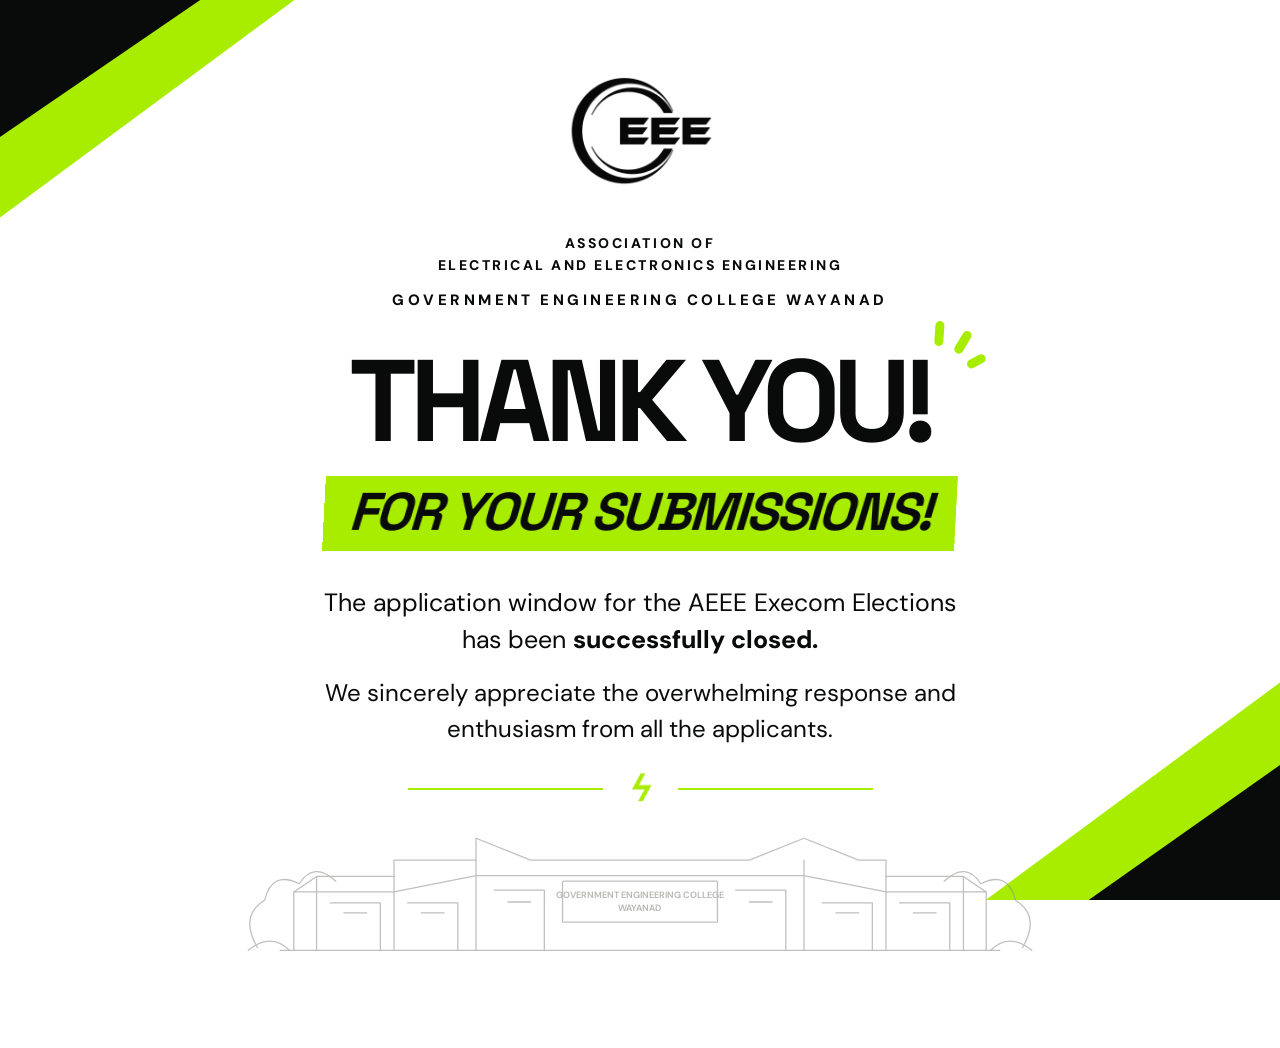
==== commit 14e84631: "Correct spelling of 'ExCom' to 'Execom'" ====
--- a/index.html
+++ b/index.html
@@ -77,7 +77,7 @@
         <span class="spark" aria-hidden="true"><i></i><i></i><i></i></span>
       </div>
       <p class="highlight">FOR YOUR SUBMISSIONS!</p>
-      <p class="message">The application window for the AEEE ExCom Elections<br>has been <strong>successfully closed.</strong></p>
+      <p class="message">The application window for the AEEE Execom Elections<br>has been <strong>successfully closed.</strong></p>
       <p class="appreciation">We sincerely appreciate the overwhelming response and<br>enthusiasm from all the applicants.</p>
       <div class="divider" aria-hidden="true"><span></span><b class="bolt">ϟ</b><span></span></div>
     </section>
@@ -95,4 +95,4 @@
     </svg>
   </main>
 </body>
-</html>+</html>
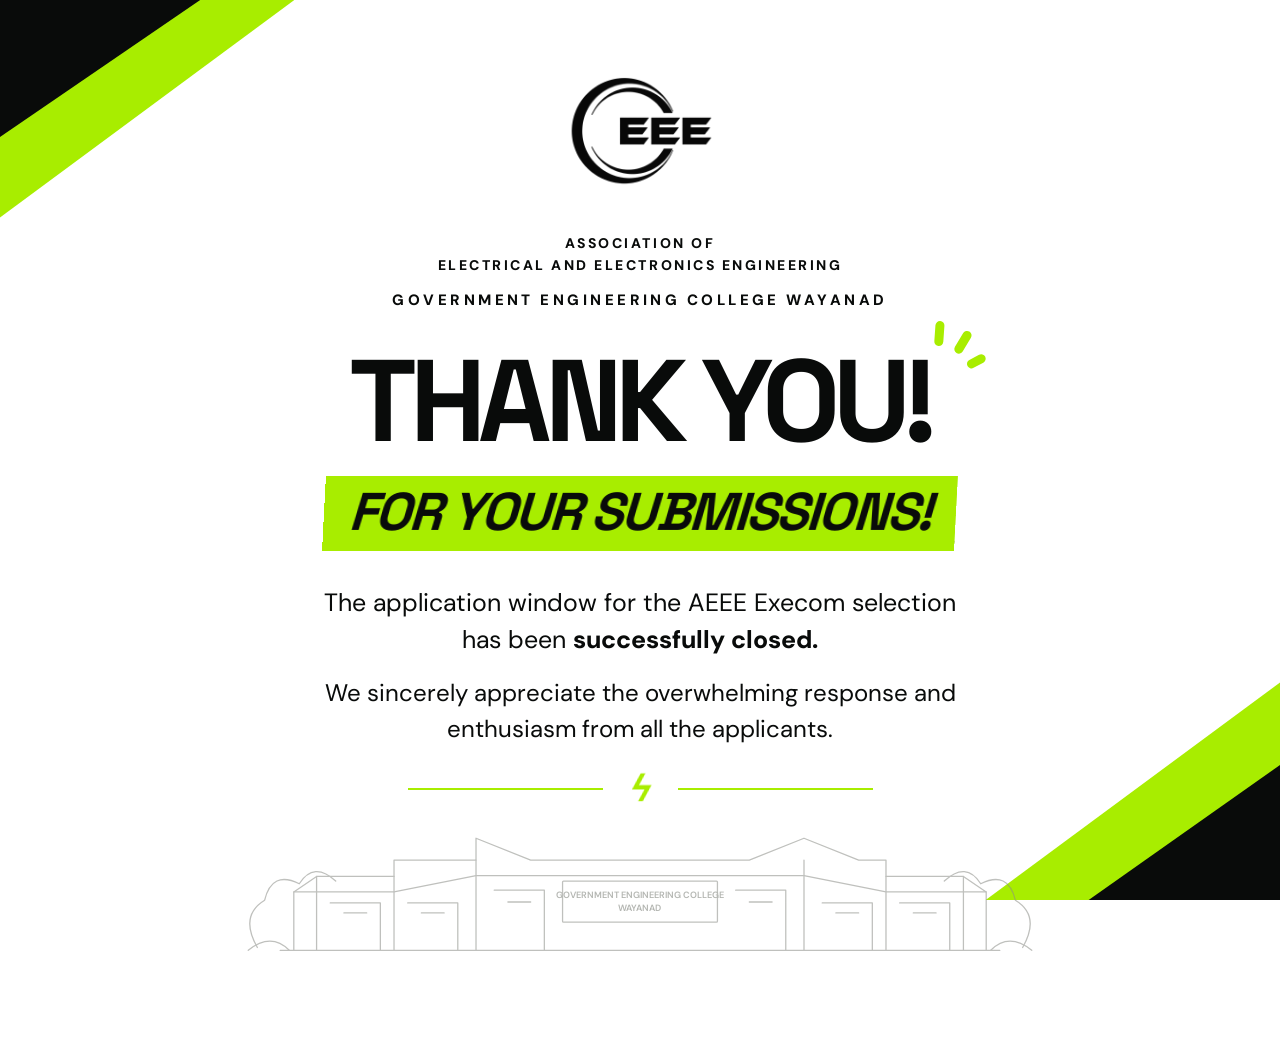
==== commit f4f195d6: "Update index.html" ====
--- a/index.html
+++ b/index.html
@@ -77,7 +77,7 @@
         <span class="spark" aria-hidden="true"><i></i><i></i><i></i></span>
       </div>
       <p class="highlight">FOR YOUR SUBMISSIONS!</p>
-      <p class="message">The application window for the AEEE Execom Elections<br>has been <strong>successfully closed.</strong></p>
+      <p class="message">The application window for the AEEE Execom selection <br>has been <strong>successfully closed.</strong></p>
       <p class="appreciation">We sincerely appreciate the overwhelming response and<br>enthusiasm from all the applicants.</p>
       <div class="divider" aria-hidden="true"><span></span><b class="bolt">ϟ</b><span></span></div>
     </section>
